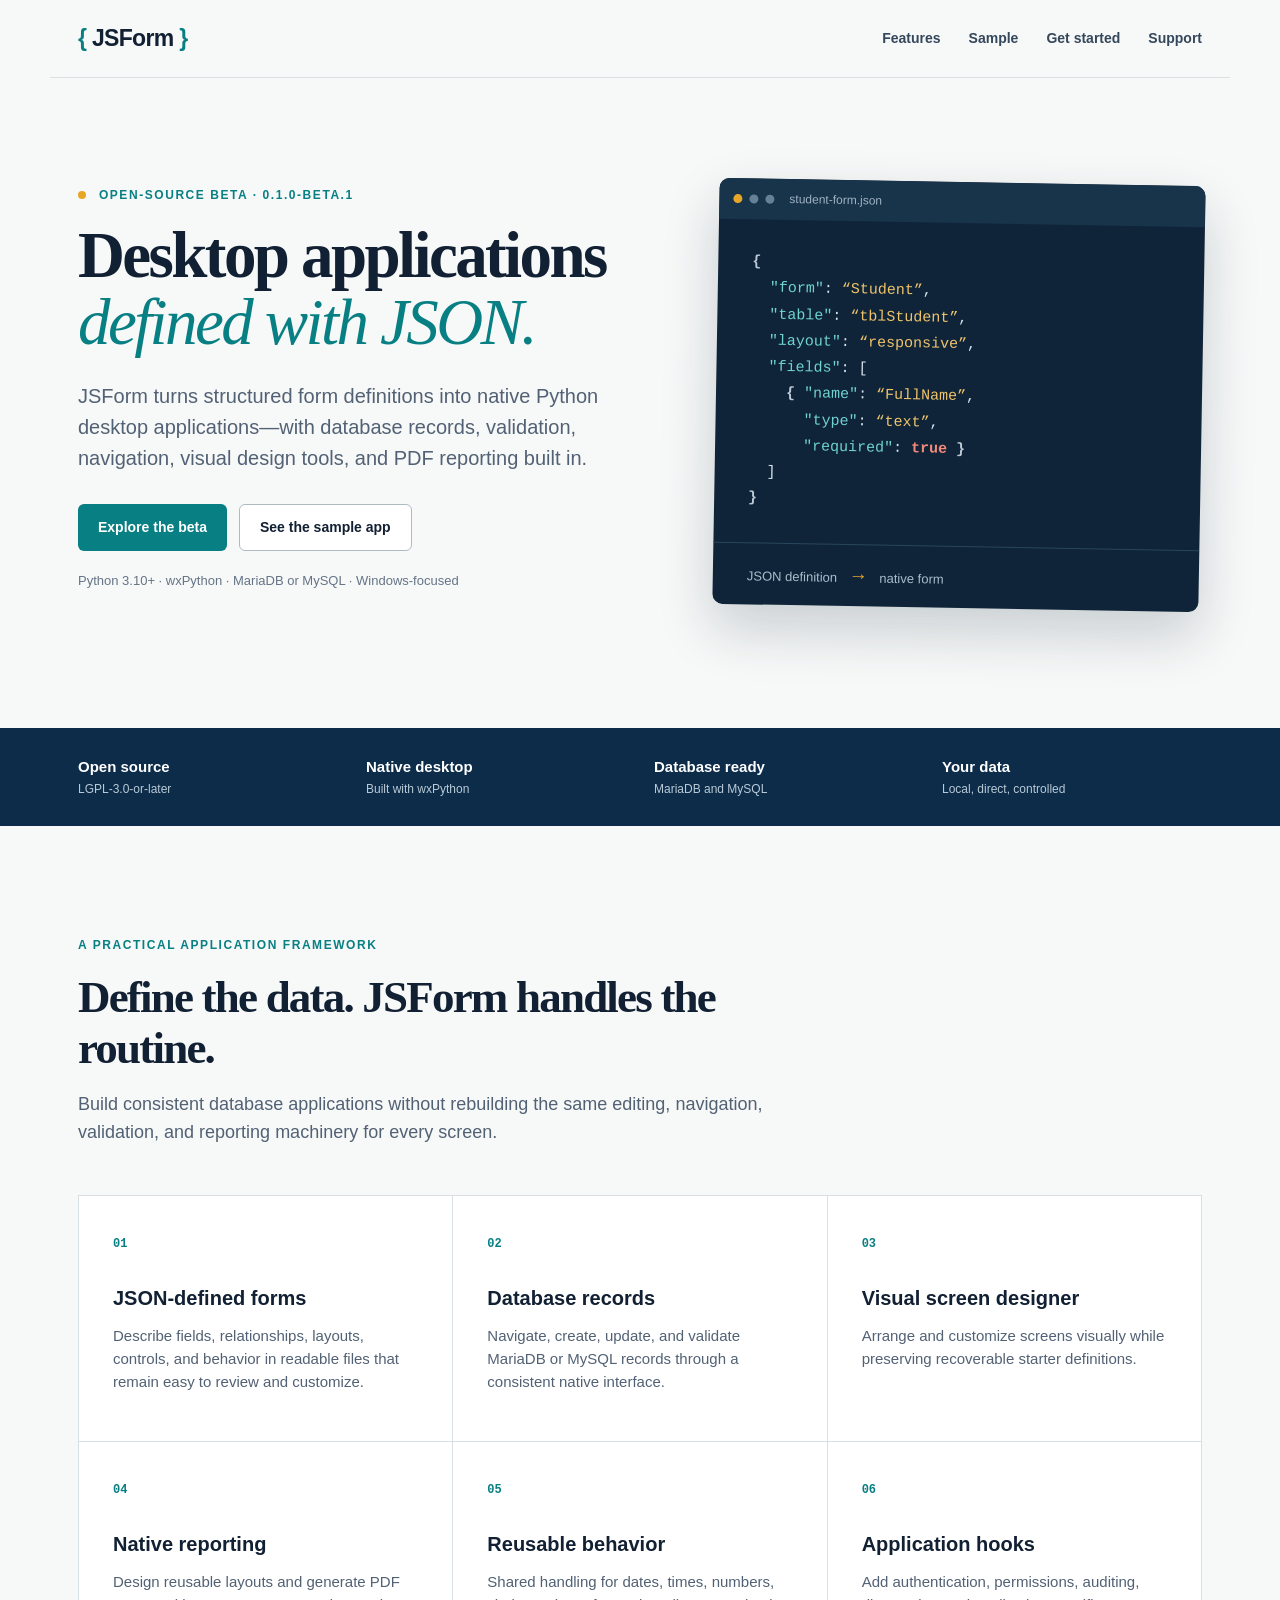
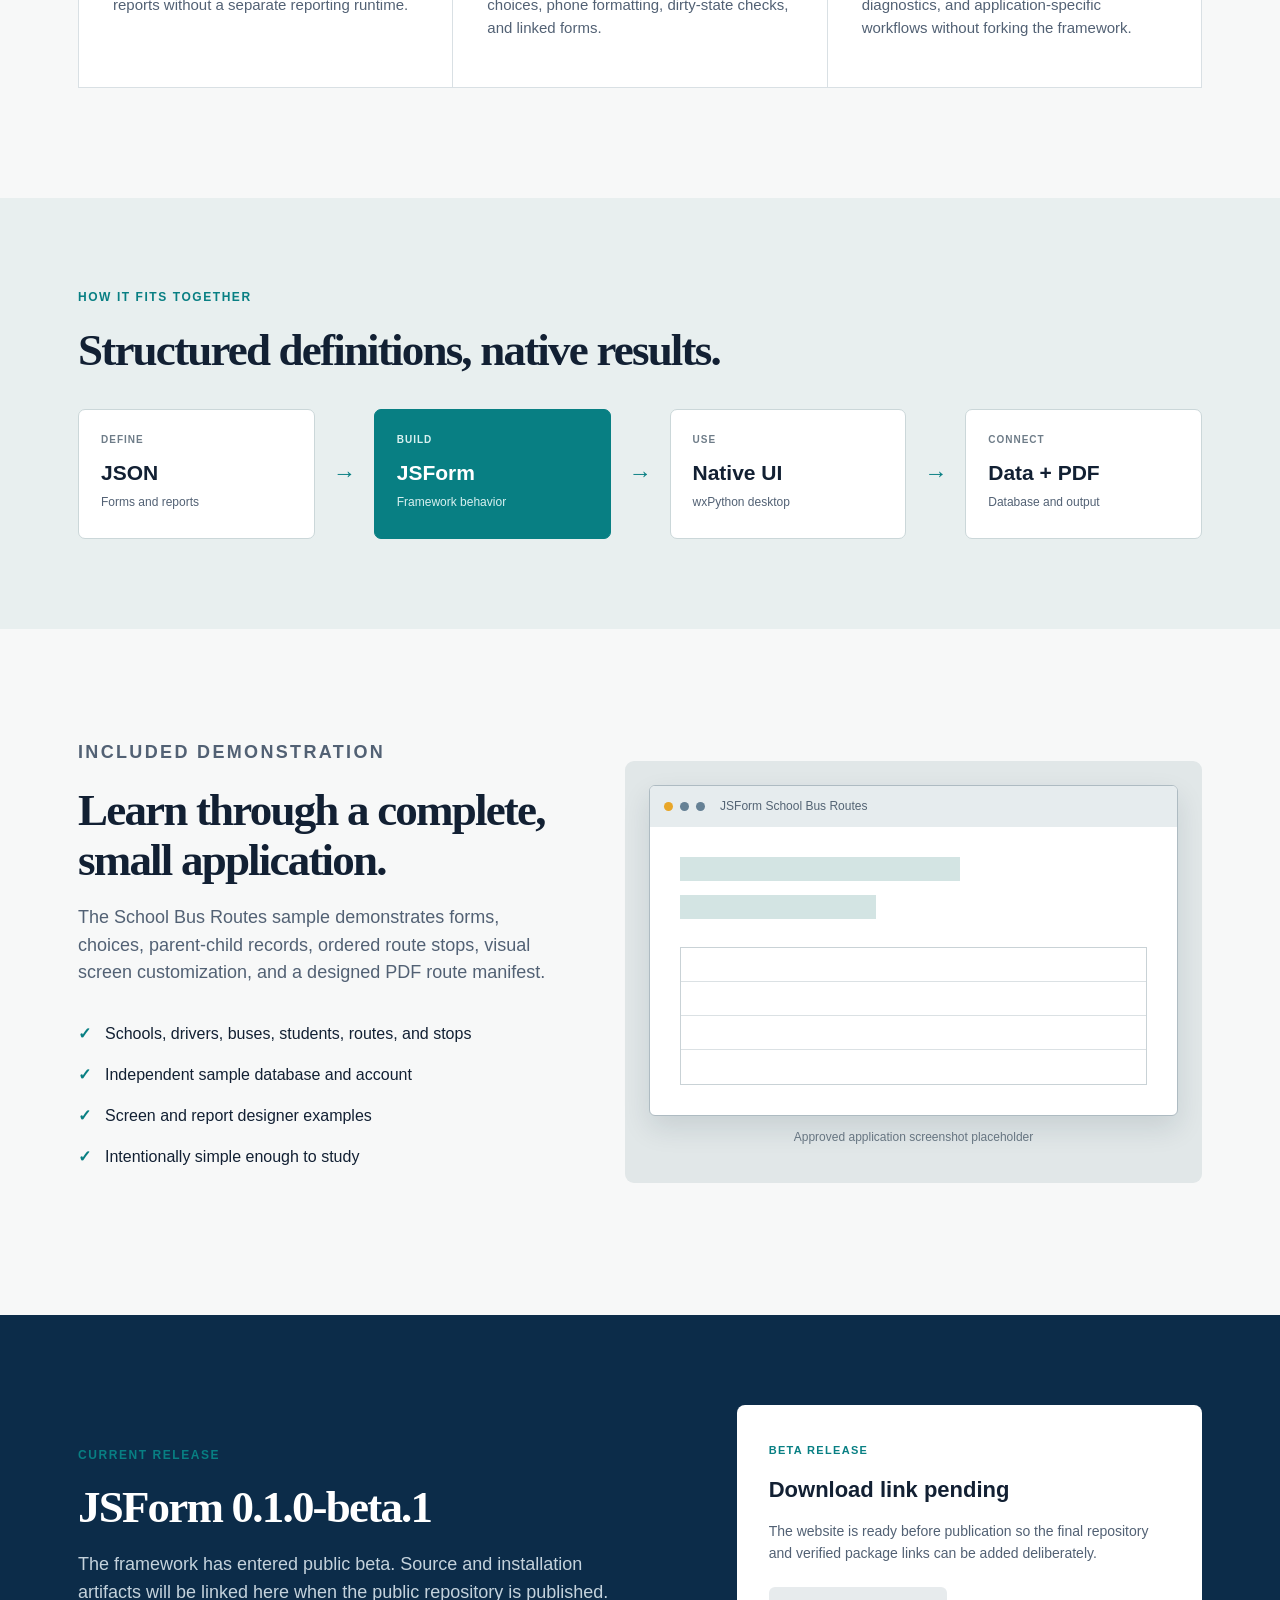
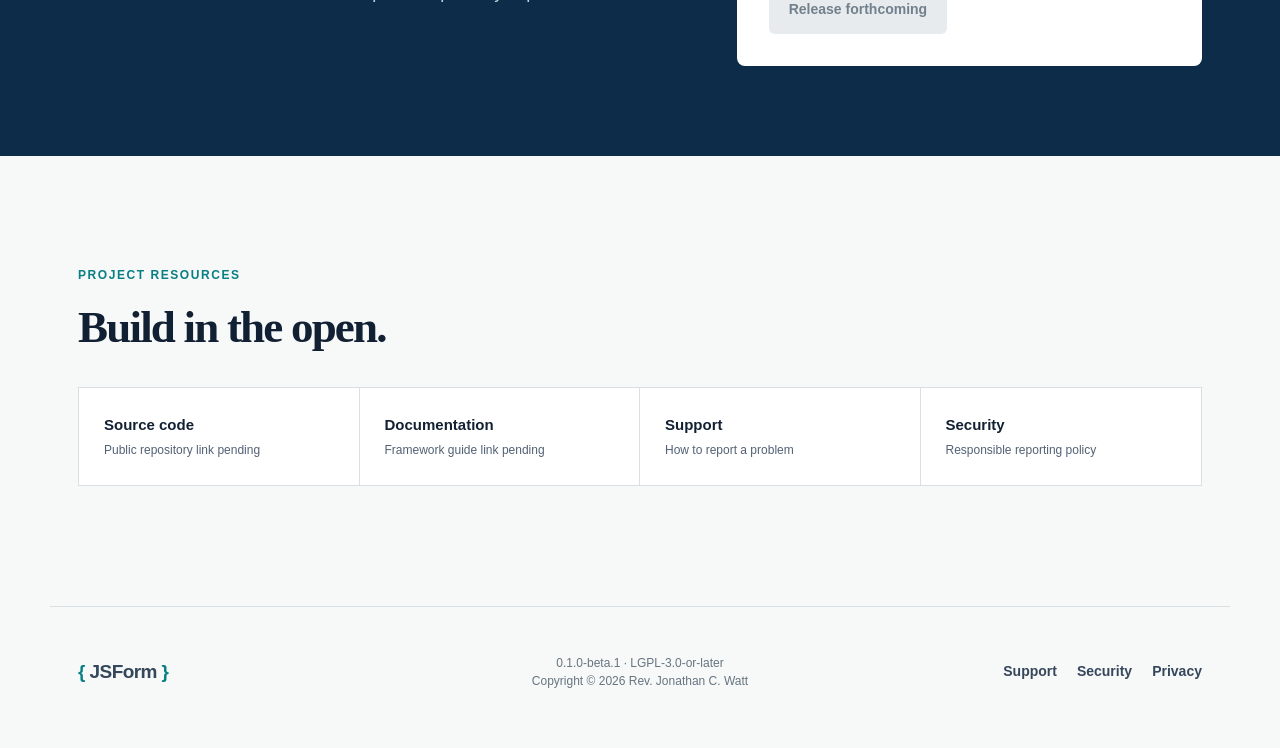
==== index.html @ 71f1902c "Create JSForm public website" ====
<!doctype html>
<html lang="en">
<head>
  <meta charset="utf-8">
  <meta name="viewport" content="width=device-width, initial-scale=1">
  <meta name="description" content="JSForm is an open-source Python framework for building native database desktop applications from JSON definitions.">
  <meta property="og:title" content="JSForm — Desktop applications defined with JSON">
  <meta property="og:description" content="An open-source Python framework for native database desktop applications.">
  <meta property="og:type" content="website">
  <meta property="og:image" content="assets/social-preview.png">
  <meta name="twitter:card" content="summary_large_image">
  <title>JSForm — Desktop applications defined with JSON</title>
  <link rel="stylesheet" href="styles.css">
</head>
<body>
  <header class="site-header">
    <a class="brand" href="#top" aria-label="JSForm home"><span>{</span> JSForm <span>}</span></a>
    <nav aria-label="Main navigation">
      <a href="#features">Features</a>
      <a href="#sample">Sample</a>
      <a href="#getting-started">Get started</a>
      <a href="support.html">Support</a>
    </nav>
  </header>

  <main id="top">
    <section class="hero section-shell">
      <div class="hero-copy">
        <p class="eyebrow"><span class="status-dot"></span> Open-source beta · 0.1.0-beta.1</p>
        <h1>Desktop applications<br><em>defined with JSON.</em></h1>
        <p class="lede">JSForm turns structured form definitions into native Python desktop applications—with database records, validation, navigation, visual design tools, and PDF reporting built in.</p>
        <div class="hero-actions">
          <a class="button primary" href="#getting-started">Explore the beta</a>
          <a class="button secondary" href="#sample">See the sample app</a>
        </div>
        <p class="requirement">Python 3.10+ · wxPython · MariaDB or MySQL · Windows-focused</p>
      </div>
      <div class="definition-card" aria-label="Example JSForm definition">
        <div class="window-bar"><i></i><i></i><i></i><span>student-form.json</span></div>
        <pre><code><b>{</b>
  <span>"form"</span>: <q>Student</q>,
  <span>"table"</span>: <q>tblStudent</q>,
  <span>"layout"</span>: <q>responsive</q>,
  <span>"fields"</span>: [
    <b>{</b> <span>"name"</span>: <q>FullName</q>,
      <span>"type"</span>: <q>text</q>,
      <span>"required"</span>: <strong>true</strong> <b>}</b>
  ]
<b>}</b></code></pre>
        <div class="render-arrow">JSON definition <span>→</span> native form</div>
      </div>
    </section>

    <section class="trust-strip" aria-label="JSForm attributes">
      <div><strong>Open source</strong><span>LGPL-3.0-or-later</span></div>
      <div><strong>Native desktop</strong><span>Built with wxPython</span></div>
      <div><strong>Database ready</strong><span>MariaDB and MySQL</span></div>
      <div><strong>Your data</strong><span>Local, direct, controlled</span></div>
    </section>

    <section class="content-section section-shell" id="features">
      <div class="section-heading">
        <p class="eyebrow">A practical application framework</p>
        <h2>Define the data. JSForm handles the routine.</h2>
        <p>Build consistent database applications without rebuilding the same editing, navigation, validation, and reporting machinery for every screen.</p>
      </div>
      <div class="feature-grid">
        <article><span class="feature-number">01</span><h3>JSON-defined forms</h3><p>Describe fields, relationships, layouts, controls, and behavior in readable files that remain easy to review and customize.</p></article>
        <article><span class="feature-number">02</span><h3>Database records</h3><p>Navigate, create, update, and validate MariaDB or MySQL records through a consistent native interface.</p></article>
        <article><span class="feature-number">03</span><h3>Visual screen designer</h3><p>Arrange and customize screens visually while preserving recoverable starter definitions.</p></article>
        <article><span class="feature-number">04</span><h3>Native reporting</h3><p>Design reusable layouts and generate PDF reports without a separate reporting runtime.</p></article>
        <article><span class="feature-number">05</span><h3>Reusable behavior</h3><p>Shared handling for dates, times, numbers, choices, phone formatting, dirty-state checks, and linked forms.</p></article>
        <article><span class="feature-number">06</span><h3>Application hooks</h3><p>Add authentication, permissions, auditing, diagnostics, and application-specific workflows without forking the framework.</p></article>
      </div>
    </section>

    <section class="flow-section">
      <div class="section-shell">
        <div class="section-heading compact">
          <p class="eyebrow">How it fits together</p>
          <h2>Structured definitions, native results.</h2>
        </div>
        <div class="flow" aria-label="JSON definitions flow through JSForm into a native user interface connected to a database and reports">
          <div><small>Define</small><strong>JSON</strong><span>Forms and reports</span></div>
          <b>→</b>
          <div class="accent"><small>Build</small><strong>JSForm</strong><span>Framework behavior</span></div>
          <b>→</b>
          <div><small>Use</small><strong>Native UI</strong><span>wxPython desktop</span></div>
          <b>→</b>
          <div><small>Connect</small><strong>Data + PDF</strong><span>Database and output</span></div>
        </div>
      </div>
    </section>

    <section class="content-section section-shell sample-section" id="sample">
      <div class="sample-copy">
        <p class="eyebrow">Included demonstration</p>
        <h2>Learn through a complete, small application.</h2>
        <p>The School Bus Routes sample demonstrates forms, choices, parent-child records, ordered route stops, visual screen customization, and a designed PDF route manifest.</p>
        <ul class="check-list">
          <li>Schools, drivers, buses, students, routes, and stops</li>
          <li>Independent sample database and account</li>
          <li>Screen and report designer examples</li>
          <li>Intentionally simple enough to study</li>
        </ul>
      </div>
      <div class="screenshot-placeholder" role="img" aria-label="Placeholder for a JSForm School Bus Routes sample screenshot">
        <div class="placeholder-window">
          <div class="window-bar"><i></i><i></i><i></i><span>JSForm School Bus Routes</span></div>
          <div class="placeholder-body">
            <div class="mini-nav"></div><div class="mini-nav short"></div>
            <div class="mini-grid"><span></span><span></span><span></span><span></span></div>
          </div>
        </div>
        <p>Approved application screenshot placeholder</p>
      </div>
    </section>

    <section class="beta-section" id="getting-started">
      <div class="section-shell beta-inner">
        <div>
          <p class="eyebrow">Current release</p>
          <h2>JSForm 0.1.0-beta.1</h2>
          <p>The framework has entered public beta. Source and installation artifacts will be linked here when the public repository is published.</p>
        </div>
        <div class="release-card">
          <span class="release-label">Beta release</span>
          <strong>Download link pending</strong>
          <p>The website is ready before publication so the final repository and verified package links can be added deliberately.</p>
          <span class="button disabled" aria-disabled="true">Release forthcoming</span>
        </div>
      </div>
    </section>

    <section class="content-section section-shell resources">
      <div class="section-heading compact"><p class="eyebrow">Project resources</p><h2>Build in the open.</h2></div>
      <div class="resource-grid">
        <div><strong>Source code</strong><span>Public repository link pending</span></div>
        <div><strong>Documentation</strong><span>Framework guide link pending</span></div>
        <a href="support.html"><strong>Support</strong><span>How to report a problem</span></a>
        <a href="security.html"><strong>Security</strong><span>Responsible reporting policy</span></a>
      </div>
    </section>
  </main>

  <footer>
    <a class="brand small" href="#top"><span>{</span> JSForm <span>}</span></a>
    <p>0.1.0-beta.1 · LGPL-3.0-or-later<br>Copyright © 2026 Rev. Jonathan C. Watt</p>
    <div><a href="support.html">Support</a><a href="security.html">Security</a><a href="privacy.html">Privacy</a></div>
  </footer>
</body>
</html>
---- styles.css ----
:root{--ink:#122033;--muted:#526174;--paper:#f7f8f8;--white:#fff;--navy:#0c2c49;--teal:#087f83;--teal-dark:#07666a;--amber:#e8a629;--line:#d9e0e4;--soft:#eaf3f2;--code:#0f2438;--max:1180px}*{box-sizing:border-box}html{scroll-behavior:smooth}body{margin:0;color:var(--ink);background:var(--paper);font-family:Inter,"Segoe UI",Arial,sans-serif;line-height:1.55}a{color:inherit}.site-header{height:78px;display:flex;align-items:center;justify-content:space-between;max-width:var(--max);margin:auto;padding:0 28px;border-bottom:1px solid var(--line)}.brand{font-size:23px;font-weight:800;text-decoration:none;letter-spacing:-.03em}.brand span{color:var(--teal)}nav{display:flex;gap:28px}nav a,footer a{text-decoration:none;font-size:14px;font-weight:650;color:#35475b}nav a:hover,nav a:focus,footer a:hover,footer a:focus{color:var(--teal)}.section-shell{max-width:var(--max);margin:0 auto;padding-left:28px;padding-right:28px}.hero{min-height:650px;display:grid;grid-template-columns:1.08fr .92fr;gap:68px;align-items:center;padding-top:72px;padding-bottom:88px}.eyebrow{text-transform:uppercase;letter-spacing:.13em;font-size:12px;font-weight:800;color:var(--teal);margin:0 0 18px}.status-dot{display:inline-block;width:8px;height:8px;background:var(--amber);border-radius:50%;margin-right:8px}.hero h1,.section-heading h2,.sample-copy h2,.beta-inner h2{font-family:Georgia,"Times New Roman",serif;letter-spacing:-.04em}.hero h1{font-size:65px;line-height:1.03;margin:0 0 25px;font-weight:700}.hero h1 em{font-weight:400;color:var(--teal);font-style:italic}.lede{font-size:20px;max-width:650px;color:var(--muted);margin-bottom:30px}.hero-actions{display:flex;gap:12px;flex-wrap:wrap}.button{display:inline-flex;min-height:47px;align-items:center;justify-content:center;padding:0 20px;border-radius:6px;text-decoration:none;font-weight:750;font-size:14px}.button.primary{background:var(--teal);color:white}.button.primary:hover,.button.primary:focus{background:var(--teal-dark)}.button.secondary{border:1px solid #afbbc3;background:white}.requirement{margin-top:20px;font-size:13px;color:#657486}.definition-card{background:var(--code);border-radius:10px;color:#d6e2ec;box-shadow:0 24px 55px rgba(16,38,57,.2);overflow:hidden;transform:rotate(1deg)}.window-bar{height:41px;background:#18344b;display:flex;align-items:center;gap:7px;padding:0 14px;color:#9fb2c2;font-size:12px}.window-bar i{width:9px;height:9px;background:#668195;border-radius:50%}.window-bar i:first-child{background:#e8a629}.window-bar span{margin-left:8px}.definition-card pre{margin:0;padding:30px 34px;font:15px/1.75 Consolas,"Courier New",monospace;overflow:auto}.definition-card code span{color:#6fd3d2}.definition-card code q{color:#f0c46b}.definition-card code strong{color:#f28979}.definition-card code b{color:#bac9d5}.render-arrow{border-top:1px solid #29455c;padding:16px 34px;font-size:13px;color:#a9bdcb}.render-arrow span{color:var(--amber);font-size:19px;padding:0 8px}.trust-strip{background:var(--navy);color:white;display:grid;grid-template-columns:repeat(4,1fr);padding:27px max(calc((100vw - var(--max))/2 + 28px),28px);gap:28px}.trust-strip div{display:flex;flex-direction:column}.trust-strip strong{font-size:15px}.trust-strip span{font-size:12px;color:#b9cad7;margin-top:2px}.content-section{padding-top:110px;padding-bottom:110px}.section-heading{max-width:720px;margin-bottom:48px}.section-heading.compact{margin-bottom:34px}.section-heading h2,.sample-copy h2,.beta-inner h2{font-size:45px;line-height:1.12;margin:0 0 18px}.section-heading>p:last-child,.sample-copy>p,.beta-inner>div>p:last-child{font-size:18px;color:var(--muted)}.feature-grid{display:grid;grid-template-columns:repeat(3,1fr);gap:1px;background:var(--line);border:1px solid var(--line)}.feature-grid article{background:white;padding:34px;min-height:245px}.feature-number{font:700 12px Consolas,monospace;color:var(--teal)}.feature-grid h3{font-size:20px;margin:28px 0 10px}.feature-grid p{color:var(--muted);font-size:15px;margin:0}.flow-section{background:#e8efef;padding:90px 0}.flow{display:grid;grid-template-columns:1fr auto 1fr auto 1fr auto 1fr;gap:18px;align-items:center}.flow>div{background:white;border:1px solid #cbd7d9;padding:22px;border-radius:7px;display:flex;flex-direction:column;min-height:130px}.flow>div.accent{background:var(--teal);color:white;border-color:var(--teal)}.flow small{text-transform:uppercase;letter-spacing:.1em;font-weight:800;font-size:10px;color:#6e7c88}.flow .accent small,.flow .accent span{color:#d9f1f0}.flow strong{font-size:21px;margin:10px 0 3px}.flow span{font-size:12px;color:var(--muted)}.flow>b{color:var(--teal);font-size:23px}.sample-section{display:grid;grid-template-columns:.9fr 1.1fr;gap:75px;align-items:center}.check-list{padding:0;list-style:none;margin:27px 0}.check-list li{padding:8px 0 8px 27px;position:relative}.check-list li:before{content:"✓";position:absolute;left:0;color:var(--teal);font-weight:900}.screenshot-placeholder{background:#e1e7e8;padding:24px;border-radius:9px;text-align:center;color:#667581;font-size:12px}.placeholder-window{background:white;border:1px solid #aebbc2;border-radius:6px;overflow:hidden;text-align:left;box-shadow:0 12px 28px rgba(20,40,55,.12)}.placeholder-window .window-bar{background:#e6ecee;color:#546474}.placeholder-body{padding:30px;min-height:270px}.mini-nav{height:24px;width:60%;background:#d3e4e3;margin-bottom:14px}.mini-nav.short{width:42%}.mini-grid{border:1px solid #c9d2d6;margin-top:28px}.mini-grid span{display:block;height:34px;border-bottom:1px solid #dbe1e4}.mini-grid span:last-child{border:0}.beta-section{background:var(--navy);color:white;padding:90px 0}.beta-inner{display:grid;grid-template-columns:1.1fr .9fr;gap:90px;align-items:center}.beta-inner>div>p:last-child{color:#c4d2dc}.release-card{background:white;color:var(--ink);padding:32px;border-radius:8px}.release-label{font-size:11px;text-transform:uppercase;letter-spacing:.12em;color:var(--teal);font-weight:800}.release-card strong{display:block;font-size:22px;margin:12px 0}.release-card p{color:var(--muted);font-size:14px}.button.disabled{margin-top:8px;background:#e7ebed;color:#71808c}.resources{padding-bottom:120px}.resource-grid{display:grid;grid-template-columns:repeat(4,1fr);border:1px solid var(--line)}.resource-grid>*{padding:25px;border-right:1px solid var(--line);background:white;display:flex;flex-direction:column;text-decoration:none}.resource-grid>*:last-child{border:0}.resource-grid a:hover,.resource-grid a:focus{background:var(--soft)}.resource-grid strong{font-size:15px}.resource-grid span{font-size:12px;color:var(--muted);margin-top:5px}footer{max-width:var(--max);margin:auto;padding:35px 28px 45px;border-top:1px solid var(--line);display:grid;grid-template-columns:1fr 1fr 1fr;align-items:center}footer .small{font-size:19px}footer p{text-align:center;font-size:12px;color:#667581}footer div{display:flex;justify-content:flex-end;gap:20px}.plain-page{max-width:820px;margin:0 auto;padding:80px 28px 120px}.plain-page h1{font:700 48px/1.1 Georgia,serif;letter-spacing:-.03em}.plain-page h2{margin-top:42px}.plain-page p,.plain-page li{color:var(--muted)}.notice{border-left:4px solid var(--amber);background:white;padding:18px 22px;margin:28px 0}.back-link{font-weight:700;color:var(--teal)}
@media(max-width:900px){.hero{grid-template-columns:1fr;gap:45px}.hero h1{font-size:54px}.trust-strip{grid-template-columns:repeat(2,1fr)}.feature-grid{grid-template-columns:repeat(2,1fr)}.flow{grid-template-columns:1fr}.flow>b{transform:rotate(90deg);text-align:center}.sample-section,.beta-inner{grid-template-columns:1fr}.resource-grid{grid-template-columns:repeat(2,1fr)}.resource-grid>*:nth-child(2){border-right:0}.resource-grid>*{border-bottom:1px solid var(--line)}}
@media(max-width:620px){.site-header{height:auto;padding-top:18px;padding-bottom:18px;align-items:flex-start}.site-header nav{display:grid;grid-template-columns:1fr 1fr;gap:7px 18px}.hero{padding-top:55px;min-height:auto}.hero h1{font-size:43px}.lede{font-size:17px}.definition-card{transform:none}.definition-card pre{padding:22px;font-size:13px}.trust-strip,.feature-grid,.resource-grid{grid-template-columns:1fr}.trust-strip{gap:20px}.resource-grid>*{border-right:0}.section-heading h2,.sample-copy h2,.beta-inner h2{font-size:36px}.content-section{padding-top:78px;padding-bottom:78px}footer{grid-template-columns:1fr;gap:12px;text-align:center}footer div{justify-content:center}}
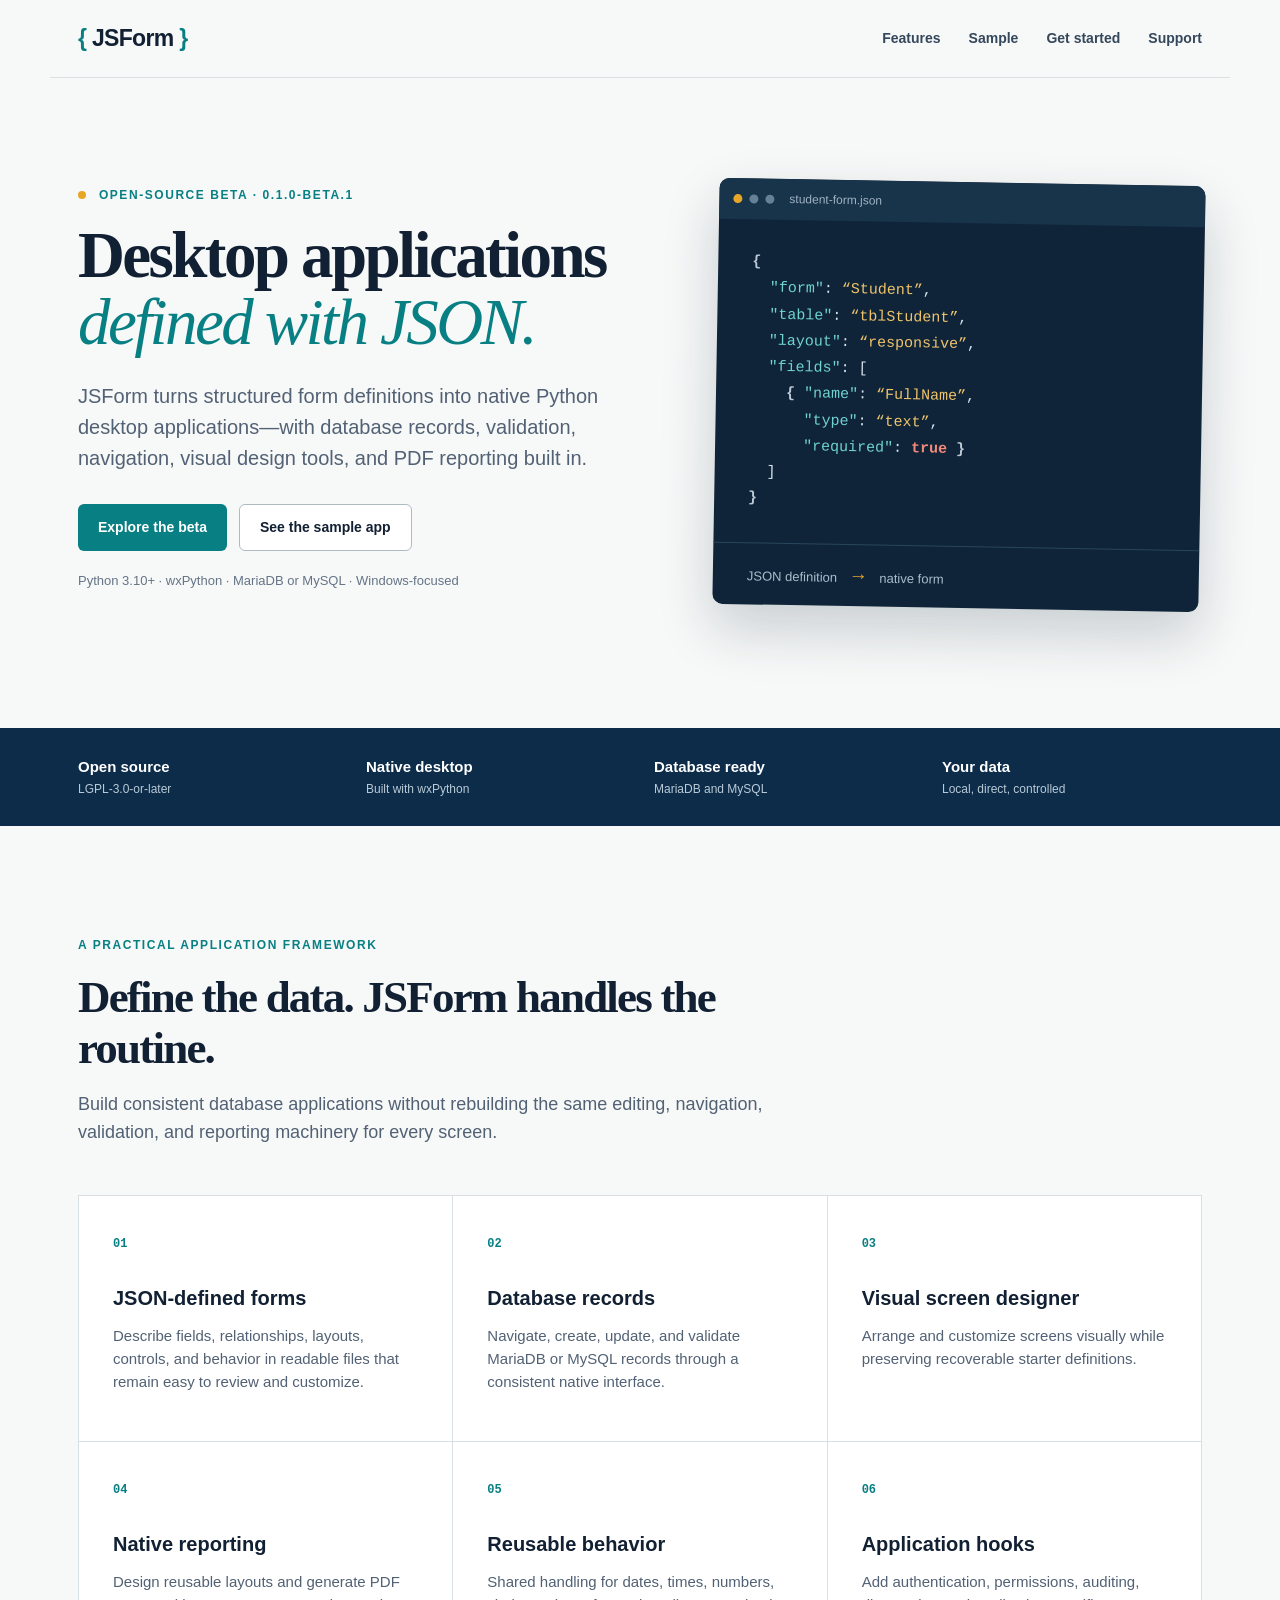
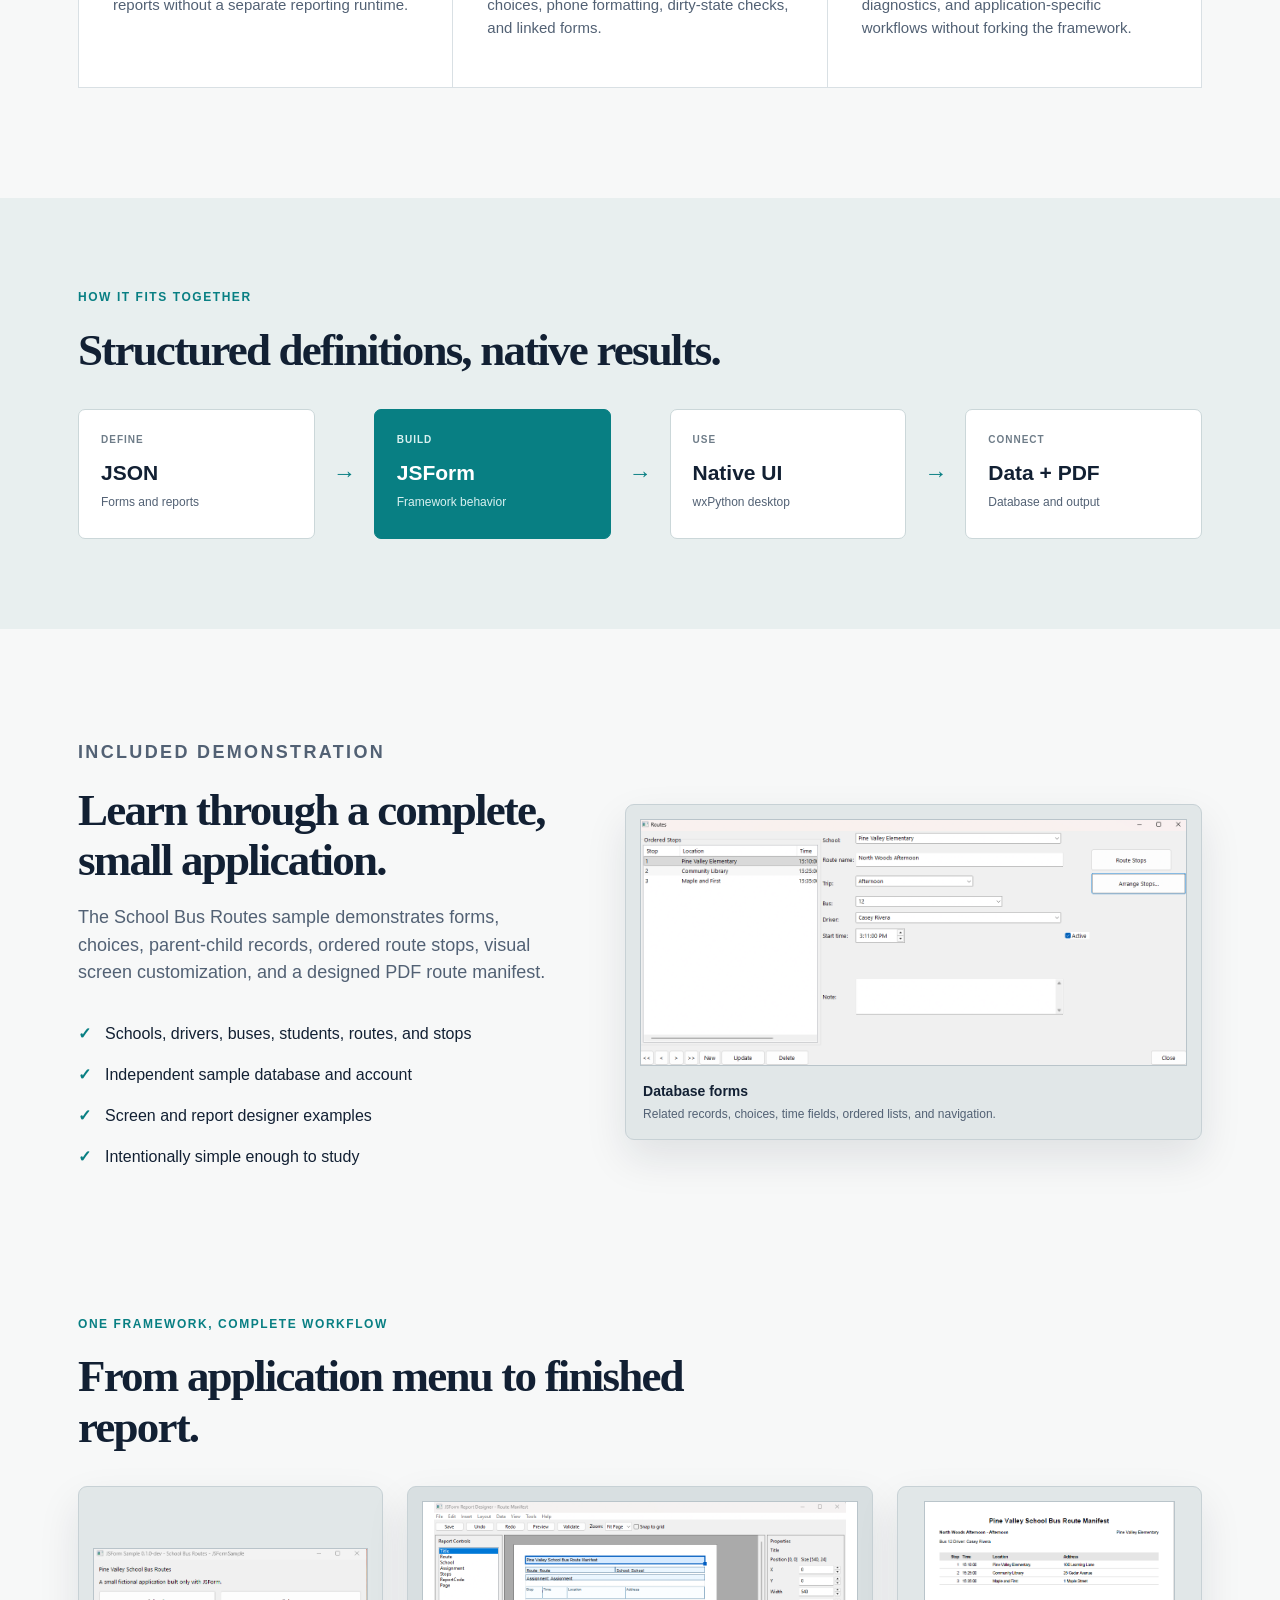
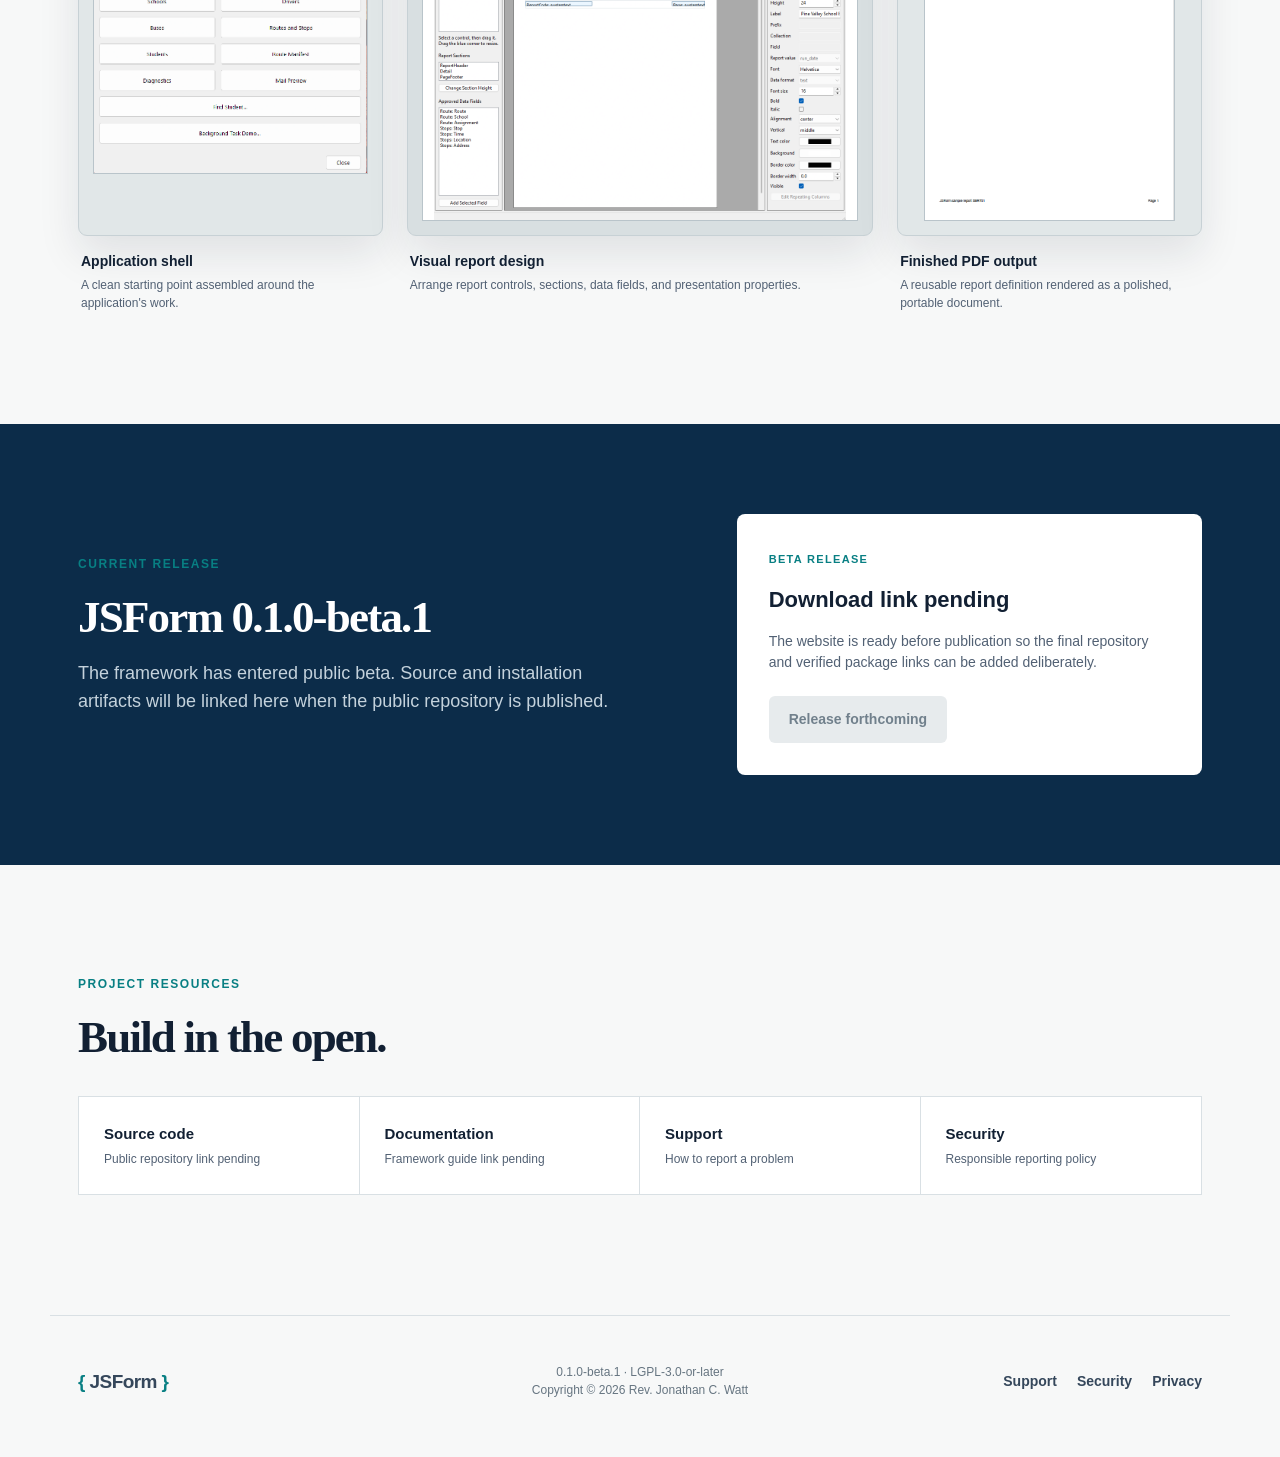
==== commit 90c017fa: "Add JSForm sample screenshots" ====
--- a/index.html
+++ b/index.html
@@ -104,15 +104,30 @@
           <li>Intentionally simple enough to study</li>
         </ul>
       </div>
-      <div class="screenshot-placeholder" role="img" aria-label="Placeholder for a JSForm School Bus Routes sample screenshot">
-        <div class="placeholder-window">
-          <div class="window-bar"><i></i><i></i><i></i><span>JSForm School Bus Routes</span></div>
-          <div class="placeholder-body">
-            <div class="mini-nav"></div><div class="mini-nav short"></div>
-            <div class="mini-grid"><span></span><span></span><span></span><span></span></div>
-          </div>
-        </div>
-        <p>Approved application screenshot placeholder</p>
+      <figure class="sample-feature">
+        <img src="assets/sample-routes.png" alt="JSForm Routes screen showing an ordered list of school bus stops and a data-entry form" loading="lazy">
+        <figcaption><strong>Database forms</strong><span>Related records, choices, time fields, ordered lists, and navigation.</span></figcaption>
+      </figure>
+    </section>
+
+    <section class="showcase section-shell" aria-labelledby="showcase-title">
+      <div class="section-heading compact">
+        <p class="eyebrow">One framework, complete workflow</p>
+        <h2 id="showcase-title">From application menu to finished report.</h2>
+      </div>
+      <div class="showcase-grid">
+        <figure>
+          <div class="shot-frame compact-shot"><img src="assets/sample-main.png" alt="JSForm School Bus Routes sample main menu" loading="lazy"></div>
+          <figcaption><strong>Application shell</strong><span>A clean starting point assembled around the application's work.</span></figcaption>
+        </figure>
+        <figure class="wide-shot">
+          <div class="shot-frame"><img src="assets/sample-report-designer.png" alt="JSForm visual Report Designer displaying a Route Manifest layout" loading="lazy"></div>
+          <figcaption><strong>Visual report design</strong><span>Arrange report controls, sections, data fields, and presentation properties.</span></figcaption>
+        </figure>
+        <figure>
+          <div class="shot-frame paper-shot"><img src="assets/sample-route-manifest.png" alt="Finished Pine Valley School Bus Route Manifest PDF" loading="lazy"></div>
+          <figcaption><strong>Finished PDF output</strong><span>A reusable report definition rendered as a polished, portable document.</span></figcaption>
+        </figure>
       </div>
     </section>
 
--- a/styles.css
+++ b/styles.css
@@ -1,3 +1,7 @@
 :root{--ink:#122033;--muted:#526174;--paper:#f7f8f8;--white:#fff;--navy:#0c2c49;--teal:#087f83;--teal-dark:#07666a;--amber:#e8a629;--line:#d9e0e4;--soft:#eaf3f2;--code:#0f2438;--max:1180px}*{box-sizing:border-box}html{scroll-behavior:smooth}body{margin:0;color:var(--ink);background:var(--paper);font-family:Inter,"Segoe UI",Arial,sans-serif;line-height:1.55}a{color:inherit}.site-header{height:78px;display:flex;align-items:center;justify-content:space-between;max-width:var(--max);margin:auto;padding:0 28px;border-bottom:1px solid var(--line)}.brand{font-size:23px;font-weight:800;text-decoration:none;letter-spacing:-.03em}.brand span{color:var(--teal)}nav{display:flex;gap:28px}nav a,footer a{text-decoration:none;font-size:14px;font-weight:650;color:#35475b}nav a:hover,nav a:focus,footer a:hover,footer a:focus{color:var(--teal)}.section-shell{max-width:var(--max);margin:0 auto;padding-left:28px;padding-right:28px}.hero{min-height:650px;display:grid;grid-template-columns:1.08fr .92fr;gap:68px;align-items:center;padding-top:72px;padding-bottom:88px}.eyebrow{text-transform:uppercase;letter-spacing:.13em;font-size:12px;font-weight:800;color:var(--teal);margin:0 0 18px}.status-dot{display:inline-block;width:8px;height:8px;background:var(--amber);border-radius:50%;margin-right:8px}.hero h1,.section-heading h2,.sample-copy h2,.beta-inner h2{font-family:Georgia,"Times New Roman",serif;letter-spacing:-.04em}.hero h1{font-size:65px;line-height:1.03;margin:0 0 25px;font-weight:700}.hero h1 em{font-weight:400;color:var(--teal);font-style:italic}.lede{font-size:20px;max-width:650px;color:var(--muted);margin-bottom:30px}.hero-actions{display:flex;gap:12px;flex-wrap:wrap}.button{display:inline-flex;min-height:47px;align-items:center;justify-content:center;padding:0 20px;border-radius:6px;text-decoration:none;font-weight:750;font-size:14px}.button.primary{background:var(--teal);color:white}.button.primary:hover,.button.primary:focus{background:var(--teal-dark)}.button.secondary{border:1px solid #afbbc3;background:white}.requirement{margin-top:20px;font-size:13px;color:#657486}.definition-card{background:var(--code);border-radius:10px;color:#d6e2ec;box-shadow:0 24px 55px rgba(16,38,57,.2);overflow:hidden;transform:rotate(1deg)}.window-bar{height:41px;background:#18344b;display:flex;align-items:center;gap:7px;padding:0 14px;color:#9fb2c2;font-size:12px}.window-bar i{width:9px;height:9px;background:#668195;border-radius:50%}.window-bar i:first-child{background:#e8a629}.window-bar span{margin-left:8px}.definition-card pre{margin:0;padding:30px 34px;font:15px/1.75 Consolas,"Courier New",monospace;overflow:auto}.definition-card code span{color:#6fd3d2}.definition-card code q{color:#f0c46b}.definition-card code strong{color:#f28979}.definition-card code b{color:#bac9d5}.render-arrow{border-top:1px solid #29455c;padding:16px 34px;font-size:13px;color:#a9bdcb}.render-arrow span{color:var(--amber);font-size:19px;padding:0 8px}.trust-strip{background:var(--navy);color:white;display:grid;grid-template-columns:repeat(4,1fr);padding:27px max(calc((100vw - var(--max))/2 + 28px),28px);gap:28px}.trust-strip div{display:flex;flex-direction:column}.trust-strip strong{font-size:15px}.trust-strip span{font-size:12px;color:#b9cad7;margin-top:2px}.content-section{padding-top:110px;padding-bottom:110px}.section-heading{max-width:720px;margin-bottom:48px}.section-heading.compact{margin-bottom:34px}.section-heading h2,.sample-copy h2,.beta-inner h2{font-size:45px;line-height:1.12;margin:0 0 18px}.section-heading>p:last-child,.sample-copy>p,.beta-inner>div>p:last-child{font-size:18px;color:var(--muted)}.feature-grid{display:grid;grid-template-columns:repeat(3,1fr);gap:1px;background:var(--line);border:1px solid var(--line)}.feature-grid article{background:white;padding:34px;min-height:245px}.feature-number{font:700 12px Consolas,monospace;color:var(--teal)}.feature-grid h3{font-size:20px;margin:28px 0 10px}.feature-grid p{color:var(--muted);font-size:15px;margin:0}.flow-section{background:#e8efef;padding:90px 0}.flow{display:grid;grid-template-columns:1fr auto 1fr auto 1fr auto 1fr;gap:18px;align-items:center}.flow>div{background:white;border:1px solid #cbd7d9;padding:22px;border-radius:7px;display:flex;flex-direction:column;min-height:130px}.flow>div.accent{background:var(--teal);color:white;border-color:var(--teal)}.flow small{text-transform:uppercase;letter-spacing:.1em;font-weight:800;font-size:10px;color:#6e7c88}.flow .accent small,.flow .accent span{color:#d9f1f0}.flow strong{font-size:21px;margin:10px 0 3px}.flow span{font-size:12px;color:var(--muted)}.flow>b{color:var(--teal);font-size:23px}.sample-section{display:grid;grid-template-columns:.9fr 1.1fr;gap:75px;align-items:center}.check-list{padding:0;list-style:none;margin:27px 0}.check-list li{padding:8px 0 8px 27px;position:relative}.check-list li:before{content:"✓";position:absolute;left:0;color:var(--teal);font-weight:900}.screenshot-placeholder{background:#e1e7e8;padding:24px;border-radius:9px;text-align:center;color:#667581;font-size:12px}.placeholder-window{background:white;border:1px solid #aebbc2;border-radius:6px;overflow:hidden;text-align:left;box-shadow:0 12px 28px rgba(20,40,55,.12)}.placeholder-window .window-bar{background:#e6ecee;color:#546474}.placeholder-body{padding:30px;min-height:270px}.mini-nav{height:24px;width:60%;background:#d3e4e3;margin-bottom:14px}.mini-nav.short{width:42%}.mini-grid{border:1px solid #c9d2d6;margin-top:28px}.mini-grid span{display:block;height:34px;border-bottom:1px solid #dbe1e4}.mini-grid span:last-child{border:0}.beta-section{background:var(--navy);color:white;padding:90px 0}.beta-inner{display:grid;grid-template-columns:1.1fr .9fr;gap:90px;align-items:center}.beta-inner>div>p:last-child{color:#c4d2dc}.release-card{background:white;color:var(--ink);padding:32px;border-radius:8px}.release-label{font-size:11px;text-transform:uppercase;letter-spacing:.12em;color:var(--teal);font-weight:800}.release-card strong{display:block;font-size:22px;margin:12px 0}.release-card p{color:var(--muted);font-size:14px}.button.disabled{margin-top:8px;background:#e7ebed;color:#71808c}.resources{padding-bottom:120px}.resource-grid{display:grid;grid-template-columns:repeat(4,1fr);border:1px solid var(--line)}.resource-grid>*{padding:25px;border-right:1px solid var(--line);background:white;display:flex;flex-direction:column;text-decoration:none}.resource-grid>*:last-child{border:0}.resource-grid a:hover,.resource-grid a:focus{background:var(--soft)}.resource-grid strong{font-size:15px}.resource-grid span{font-size:12px;color:var(--muted);margin-top:5px}footer{max-width:var(--max);margin:auto;padding:35px 28px 45px;border-top:1px solid var(--line);display:grid;grid-template-columns:1fr 1fr 1fr;align-items:center}footer .small{font-size:19px}footer p{text-align:center;font-size:12px;color:#667581}footer div{display:flex;justify-content:flex-end;gap:20px}.plain-page{max-width:820px;margin:0 auto;padding:80px 28px 120px}.plain-page h1{font:700 48px/1.1 Georgia,serif;letter-spacing:-.03em}.plain-page h2{margin-top:42px}.plain-page p,.plain-page li{color:var(--muted)}.notice{border-left:4px solid var(--amber);background:white;padding:18px 22px;margin:28px 0}.back-link{font-weight:700;color:var(--teal)}
 @media(max-width:900px){.hero{grid-template-columns:1fr;gap:45px}.hero h1{font-size:54px}.trust-strip{grid-template-columns:repeat(2,1fr)}.feature-grid{grid-template-columns:repeat(2,1fr)}.flow{grid-template-columns:1fr}.flow>b{transform:rotate(90deg);text-align:center}.sample-section,.beta-inner{grid-template-columns:1fr}.resource-grid{grid-template-columns:repeat(2,1fr)}.resource-grid>*:nth-child(2){border-right:0}.resource-grid>*{border-bottom:1px solid var(--line)}}
 @media(max-width:620px){.site-header{height:auto;padding-top:18px;padding-bottom:18px;align-items:flex-start}.site-header nav{display:grid;grid-template-columns:1fr 1fr;gap:7px 18px}.hero{padding-top:55px;min-height:auto}.hero h1{font-size:43px}.lede{font-size:17px}.definition-card{transform:none}.definition-card pre{padding:22px;font-size:13px}.trust-strip,.feature-grid,.resource-grid{grid-template-columns:1fr}.trust-strip{gap:20px}.resource-grid>*{border-right:0}.section-heading h2,.sample-copy h2,.beta-inner h2{font-size:36px}.content-section{padding-top:78px;padding-bottom:78px}footer{grid-template-columns:1fr;gap:12px;text-align:center}footer div{justify-content:center}}
+
+.sample-feature,.showcase figure{margin:0}.sample-feature,.shot-frame{background:#e1e7e8;border:1px solid #c7d1d5;border-radius:9px;padding:14px;box-shadow:0 18px 42px rgba(18,32,51,.1)}.sample-feature img,.shot-frame img{display:block;width:100%;height:auto;background:white;border:1px solid #b9c4ca}.sample-feature figcaption,.showcase figcaption{display:flex;flex-direction:column;padding:15px 3px 1px}.sample-feature figcaption strong,.showcase figcaption strong{font-size:14px}.sample-feature figcaption span,.showcase figcaption span{color:var(--muted);font-size:12px;margin-top:3px}.showcase{padding-bottom:110px}.showcase-grid{display:grid;grid-template-columns:.85fr 1.3fr .85fr;gap:24px;align-items:start}.shot-frame{height:350px;display:flex;align-items:center;justify-content:center;overflow:hidden}.shot-frame img{max-height:100%;object-fit:contain}.compact-shot img{width:auto;max-width:100%}.paper-shot img{width:auto;max-width:100%;height:100%}.wide-shot .shot-frame{background:#d8dfe1}
+@media(max-width:900px){.showcase-grid{grid-template-columns:1fr 1fr}.showcase-grid .wide-shot{grid-column:1/-1;grid-row:1}.shot-frame{height:390px}}
+@media(max-width:620px){.showcase{padding-bottom:78px}.showcase-grid{grid-template-columns:1fr}.showcase-grid .wide-shot{grid-column:auto;grid-row:auto}.shot-frame{height:auto;min-height:0}.paper-shot img{height:auto;max-height:520px}}
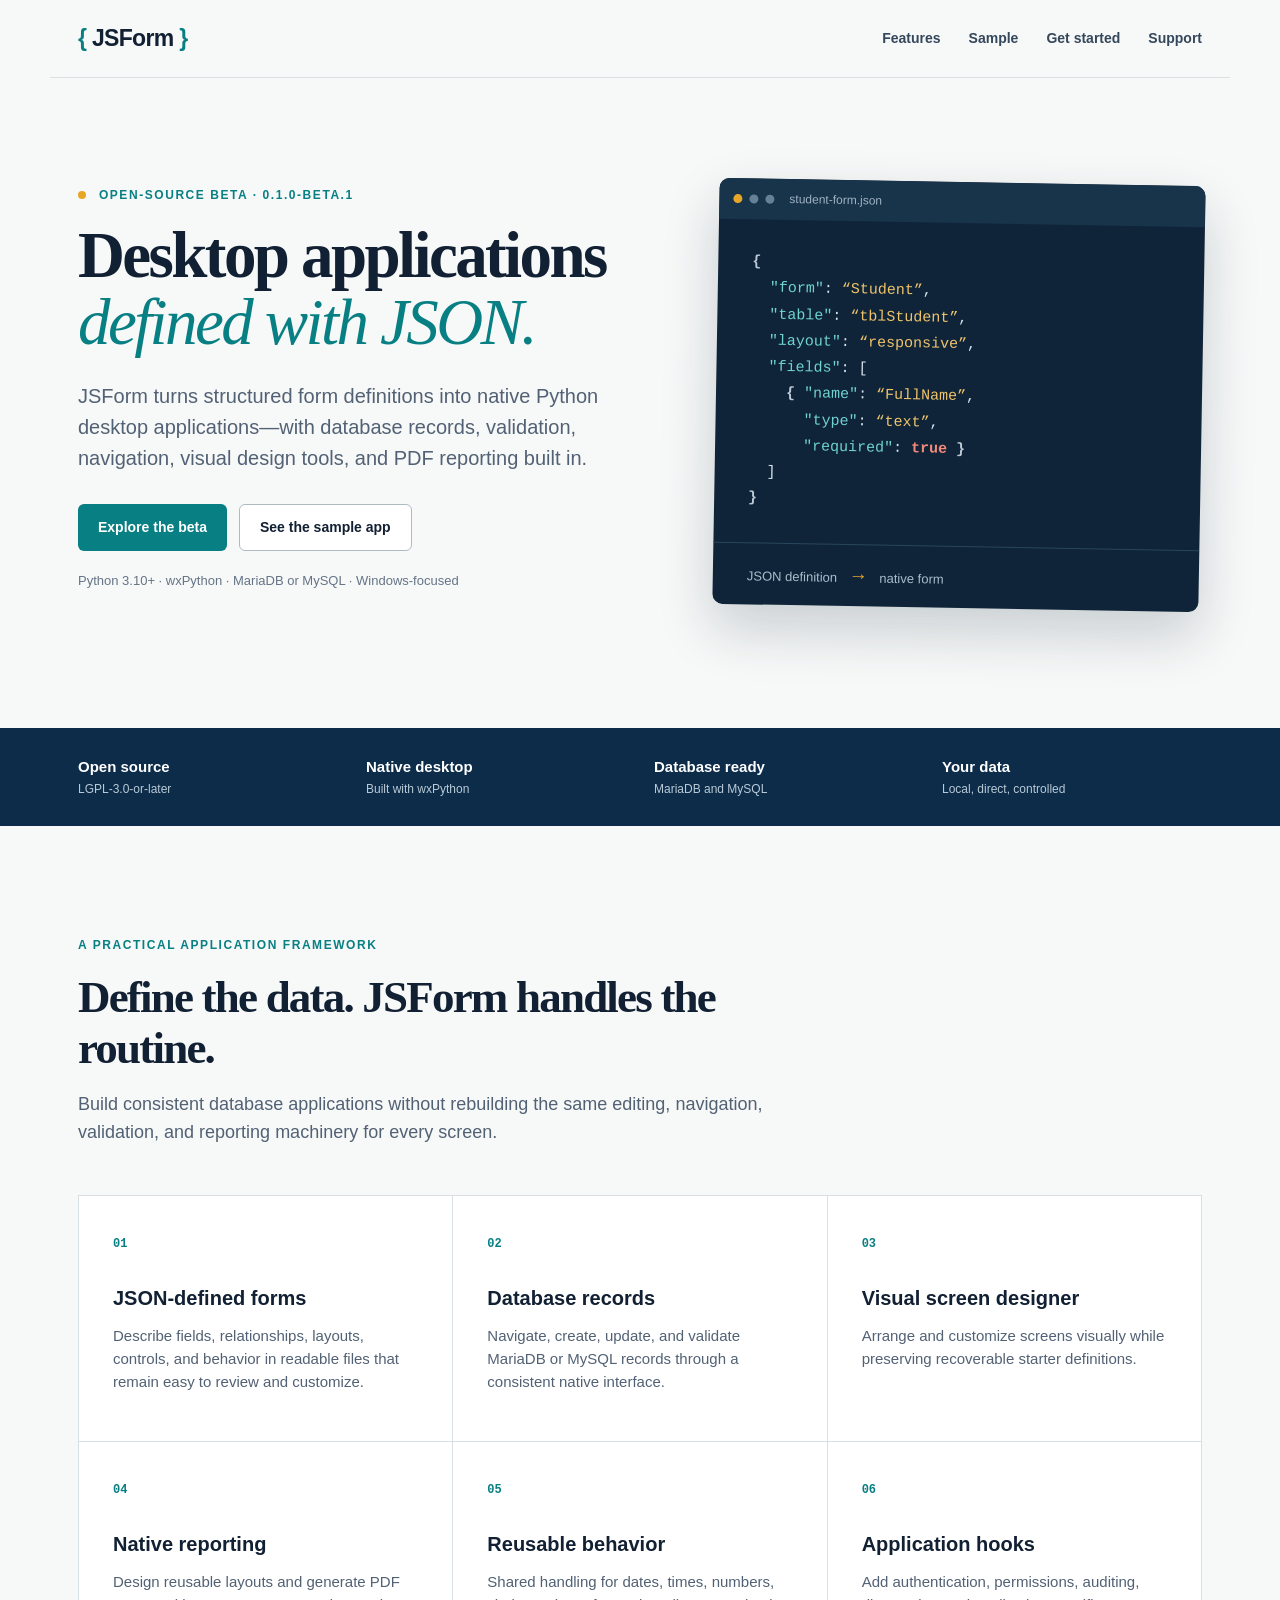
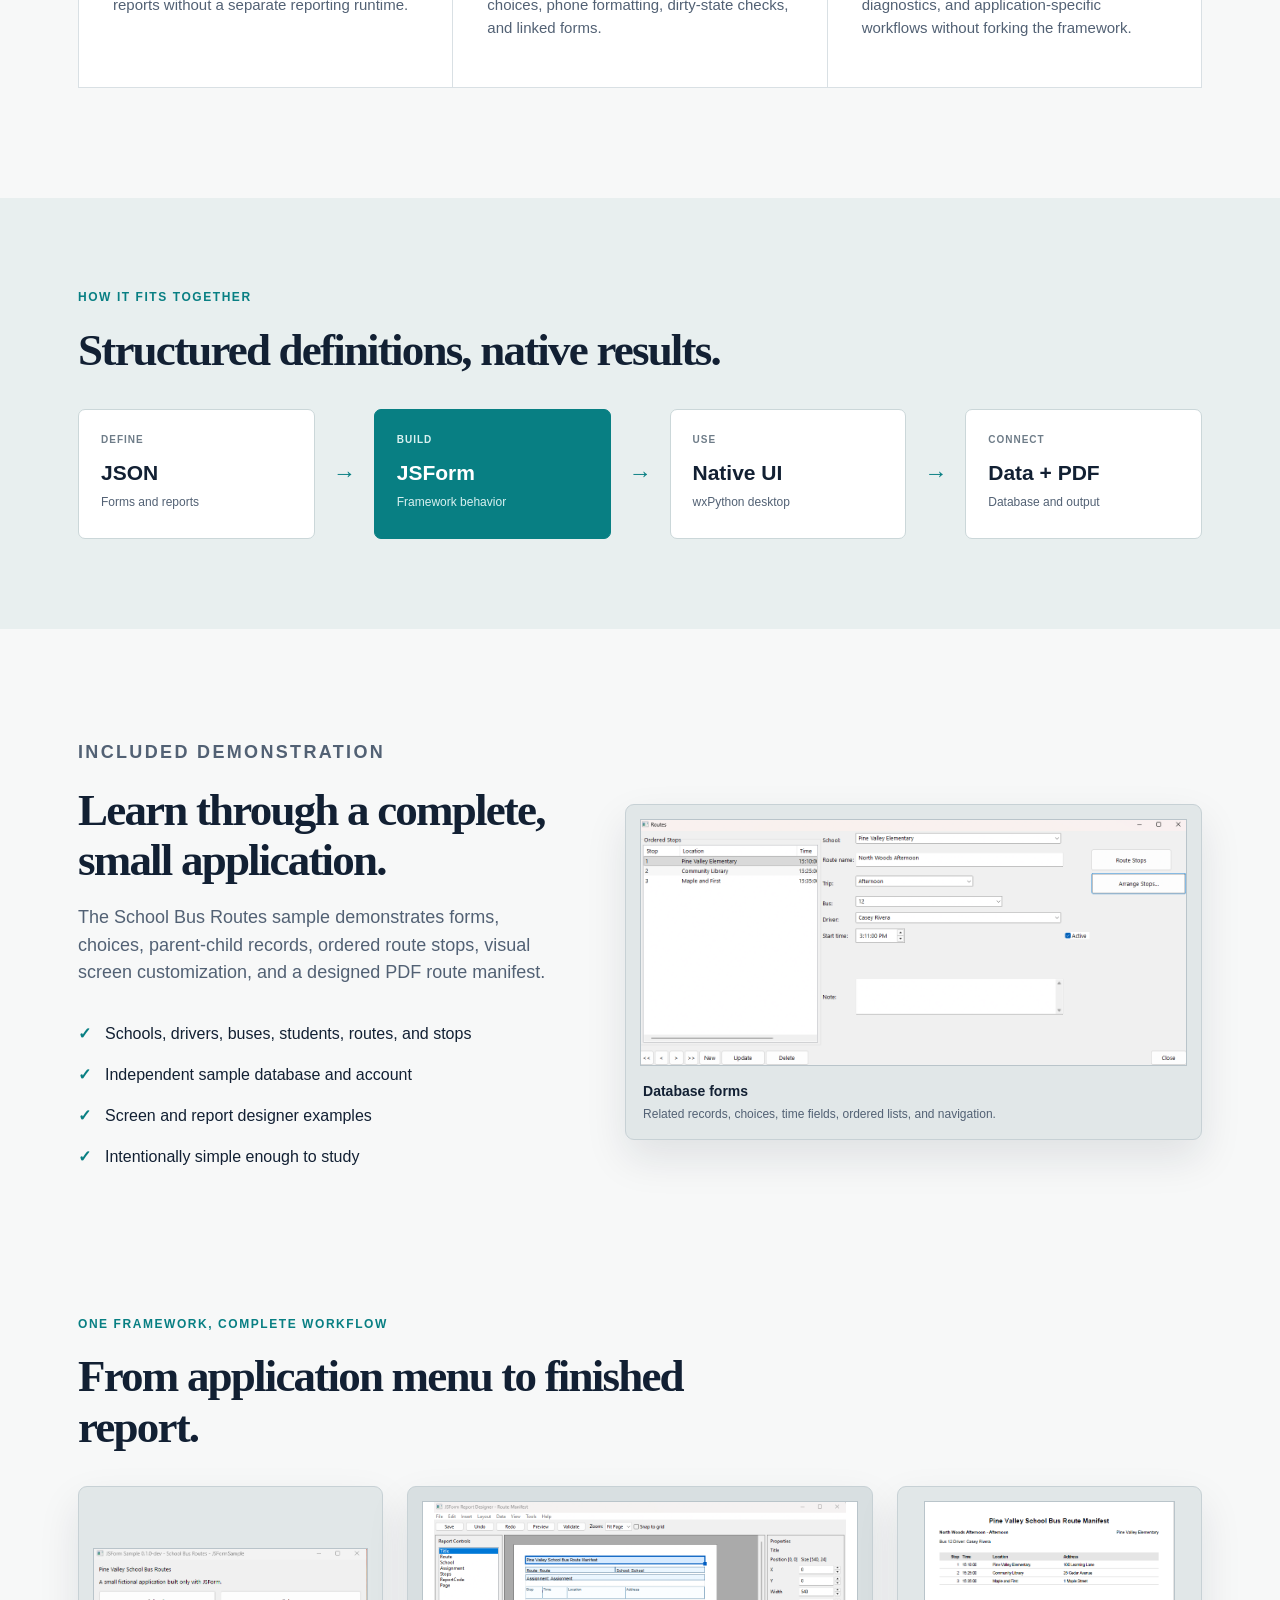
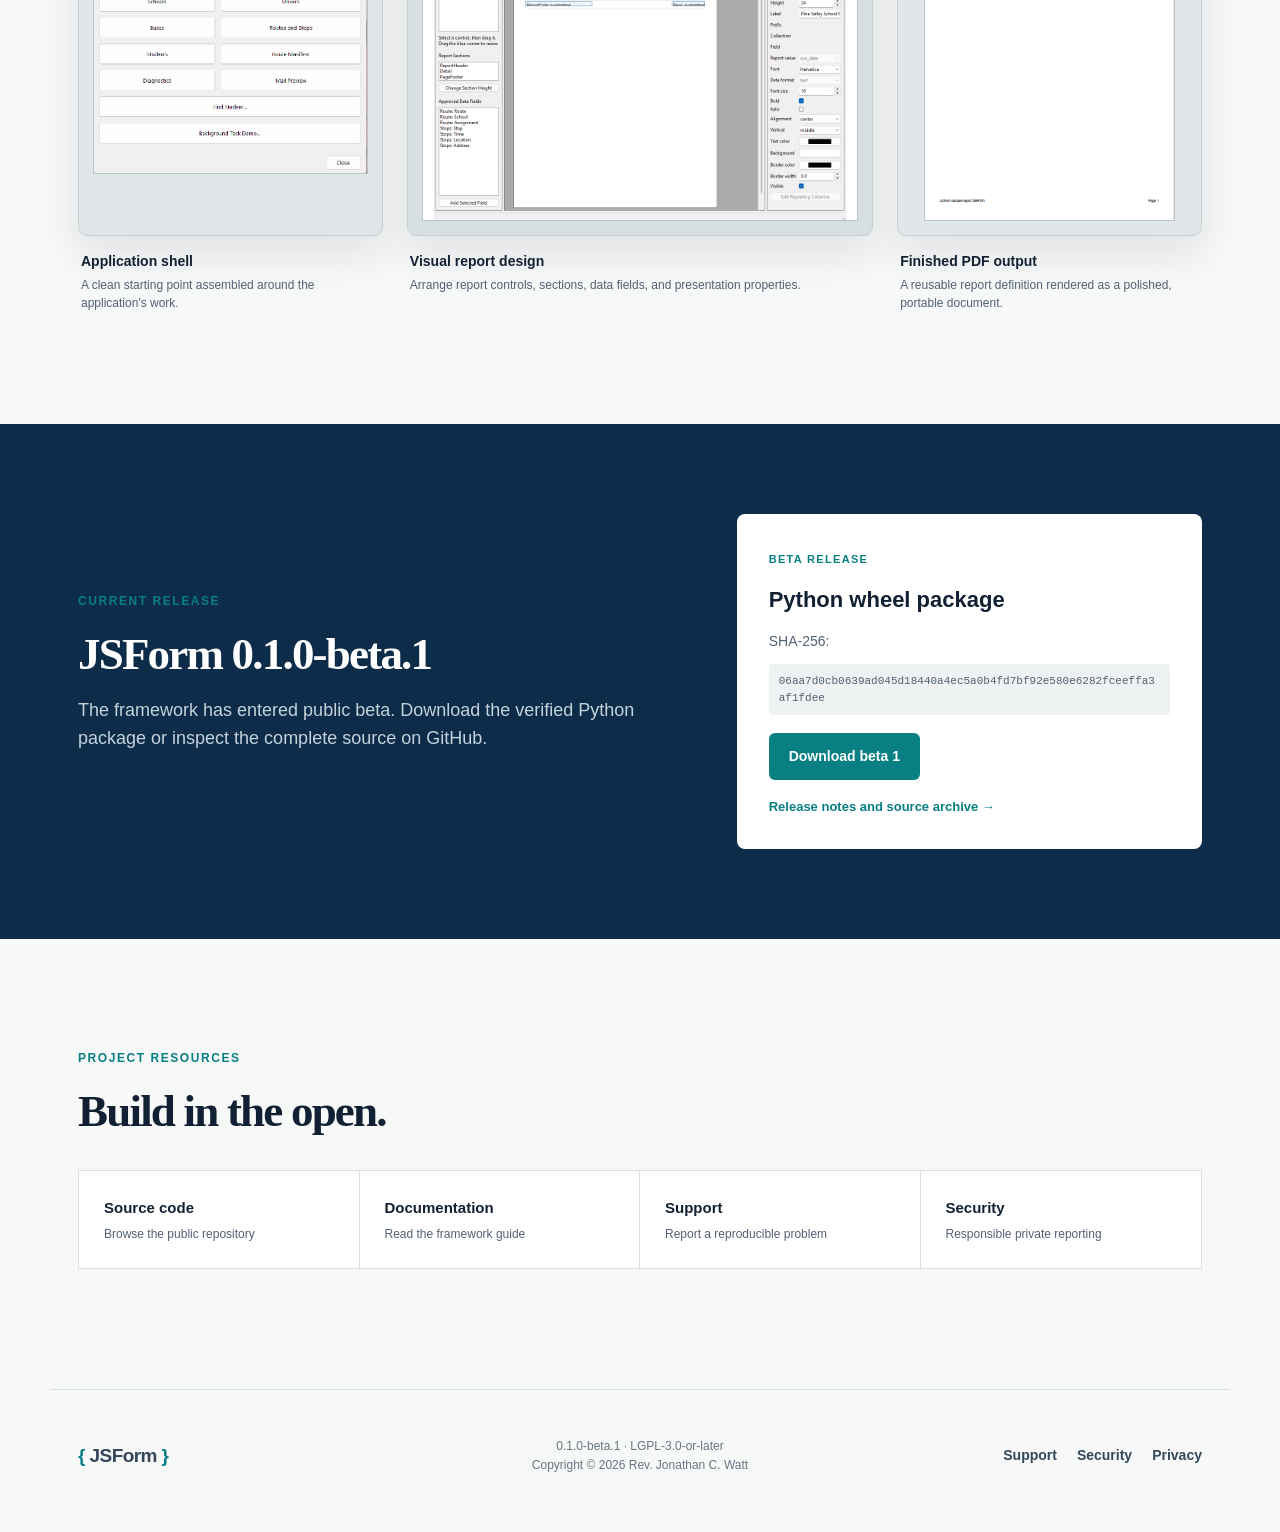
==== commit d707d42a: "Publish JSForm project and beta links" ====
--- a/index.html
+++ b/index.html
@@ -7,10 +7,11 @@
   <meta property="og:title" content="JSForm — Desktop applications defined with JSON">
   <meta property="og:description" content="An open-source Python framework for native database desktop applications.">
   <meta property="og:type" content="website">
-  <meta property="og:image" content="assets/social-preview.png">
+  <meta property="og:url" content="https://jwattswhat.github.io/JSForm-Website/">
+  <meta property="og:image" content="https://jwattswhat.github.io/JSForm-Website/assets/social-preview.png">
   <meta name="twitter:card" content="summary_large_image">
   <title>JSForm — Desktop applications defined with JSON</title>
-  <link rel="stylesheet" href="styles.css">
+  <link rel="icon" href="assets/favicon.ico" sizes="any"><link rel="icon" type="image/png" sizes="192x192" href="assets/favicon-192.png"><link rel="apple-touch-icon" href="assets/apple-touch-icon.png"><link rel="stylesheet" href="styles.css">
 </head>
 <body>
   <header class="site-header">
@@ -136,13 +137,14 @@
         <div>
           <p class="eyebrow">Current release</p>
           <h2>JSForm 0.1.0-beta.1</h2>
-          <p>The framework has entered public beta. Source and installation artifacts will be linked here when the public repository is published.</p>
+          <p>The framework has entered public beta. Download the verified Python package or inspect the complete source on GitHub.</p>
         </div>
         <div class="release-card">
           <span class="release-label">Beta release</span>
-          <strong>Download link pending</strong>
-          <p>The website is ready before publication so the final repository and verified package links can be added deliberately.</p>
-          <span class="button disabled" aria-disabled="true">Release forthcoming</span>
+          <strong>Python wheel package</strong>
+          <p>SHA-256: <code>06aa7d0cb0639ad045d18440a4ec5a0b4fd7bf92e580e6282fceeffa3af1fdee</code></p>
+          <a class="button primary" href="https://github.com/jwattswhat/JSForm/releases/download/v0.1.0-beta.1/jsform_desktop-0.1.0b1-py3-none-any.whl">Download beta 1</a>
+          <a class="release-notes" href="https://github.com/jwattswhat/JSForm/releases/tag/v0.1.0-beta.1">Release notes and source archive →</a>
         </div>
       </div>
     </section>
@@ -150,10 +152,10 @@
     <section class="content-section section-shell resources">
       <div class="section-heading compact"><p class="eyebrow">Project resources</p><h2>Build in the open.</h2></div>
       <div class="resource-grid">
-        <div><strong>Source code</strong><span>Public repository link pending</span></div>
-        <div><strong>Documentation</strong><span>Framework guide link pending</span></div>
-        <a href="support.html"><strong>Support</strong><span>How to report a problem</span></a>
-        <a href="security.html"><strong>Security</strong><span>Responsible reporting policy</span></a>
+        <a href="https://github.com/jwattswhat/JSForm"><strong>Source code</strong><span>Browse the public repository</span></a>
+        <a href="https://github.com/jwattswhat/JSForm/blob/main/Documentation/JSForm_Framework.md"><strong>Documentation</strong><span>Read the framework guide</span></a>
+        <a href="https://github.com/jwattswhat/JSForm/issues"><strong>Support</strong><span>Report a reproducible problem</span></a>
+        <a href="security.html"><strong>Security</strong><span>Responsible private reporting</span></a>
       </div>
     </section>
   </main>
--- a/styles.css
+++ b/styles.css
@@ -5,3 +5,5 @@
 .sample-feature,.showcase figure{margin:0}.sample-feature,.shot-frame{background:#e1e7e8;border:1px solid #c7d1d5;border-radius:9px;padding:14px;box-shadow:0 18px 42px rgba(18,32,51,.1)}.sample-feature img,.shot-frame img{display:block;width:100%;height:auto;background:white;border:1px solid #b9c4ca}.sample-feature figcaption,.showcase figcaption{display:flex;flex-direction:column;padding:15px 3px 1px}.sample-feature figcaption strong,.showcase figcaption strong{font-size:14px}.sample-feature figcaption span,.showcase figcaption span{color:var(--muted);font-size:12px;margin-top:3px}.showcase{padding-bottom:110px}.showcase-grid{display:grid;grid-template-columns:.85fr 1.3fr .85fr;gap:24px;align-items:start}.shot-frame{height:350px;display:flex;align-items:center;justify-content:center;overflow:hidden}.shot-frame img{max-height:100%;object-fit:contain}.compact-shot img{width:auto;max-width:100%}.paper-shot img{width:auto;max-width:100%;height:100%}.wide-shot .shot-frame{background:#d8dfe1}
 @media(max-width:900px){.showcase-grid{grid-template-columns:1fr 1fr}.showcase-grid .wide-shot{grid-column:1/-1;grid-row:1}.shot-frame{height:390px}}
 @media(max-width:620px){.showcase{padding-bottom:78px}.showcase-grid{grid-template-columns:1fr}.showcase-grid .wide-shot{grid-column:auto;grid-row:auto}.shot-frame{height:auto;min-height:0}.paper-shot img{height:auto;max-height:520px}}
+
+.release-card code{display:block;overflow-wrap:anywhere;font:11px/1.5 Consolas,"Courier New",monospace;color:#51616e;background:#eef2f3;padding:9px 10px;border-radius:4px;margin:12px 0 18px}.release-notes{display:block;margin-top:17px;color:var(--teal);font-size:13px;font-weight:750;text-decoration:none}.release-notes:hover,.release-notes:focus{text-decoration:underline}.notice a{color:var(--teal);font-weight:750}
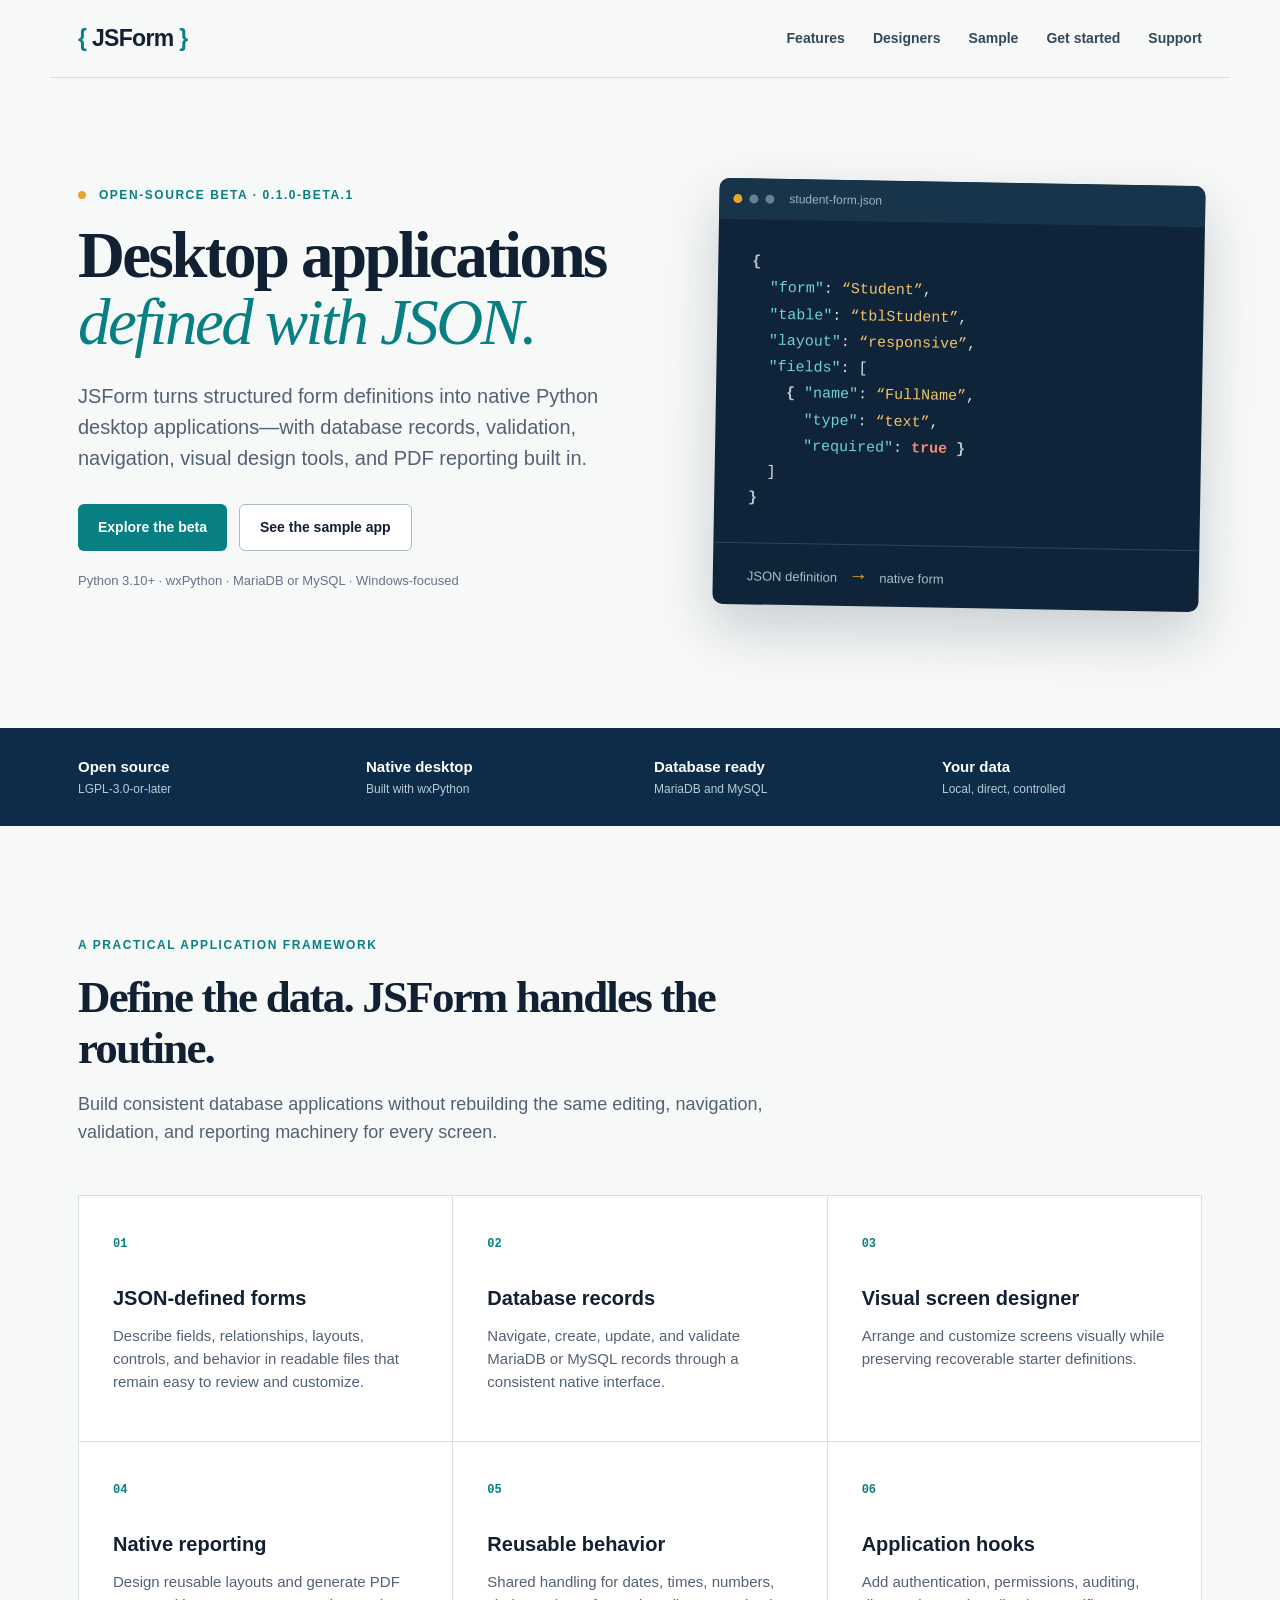
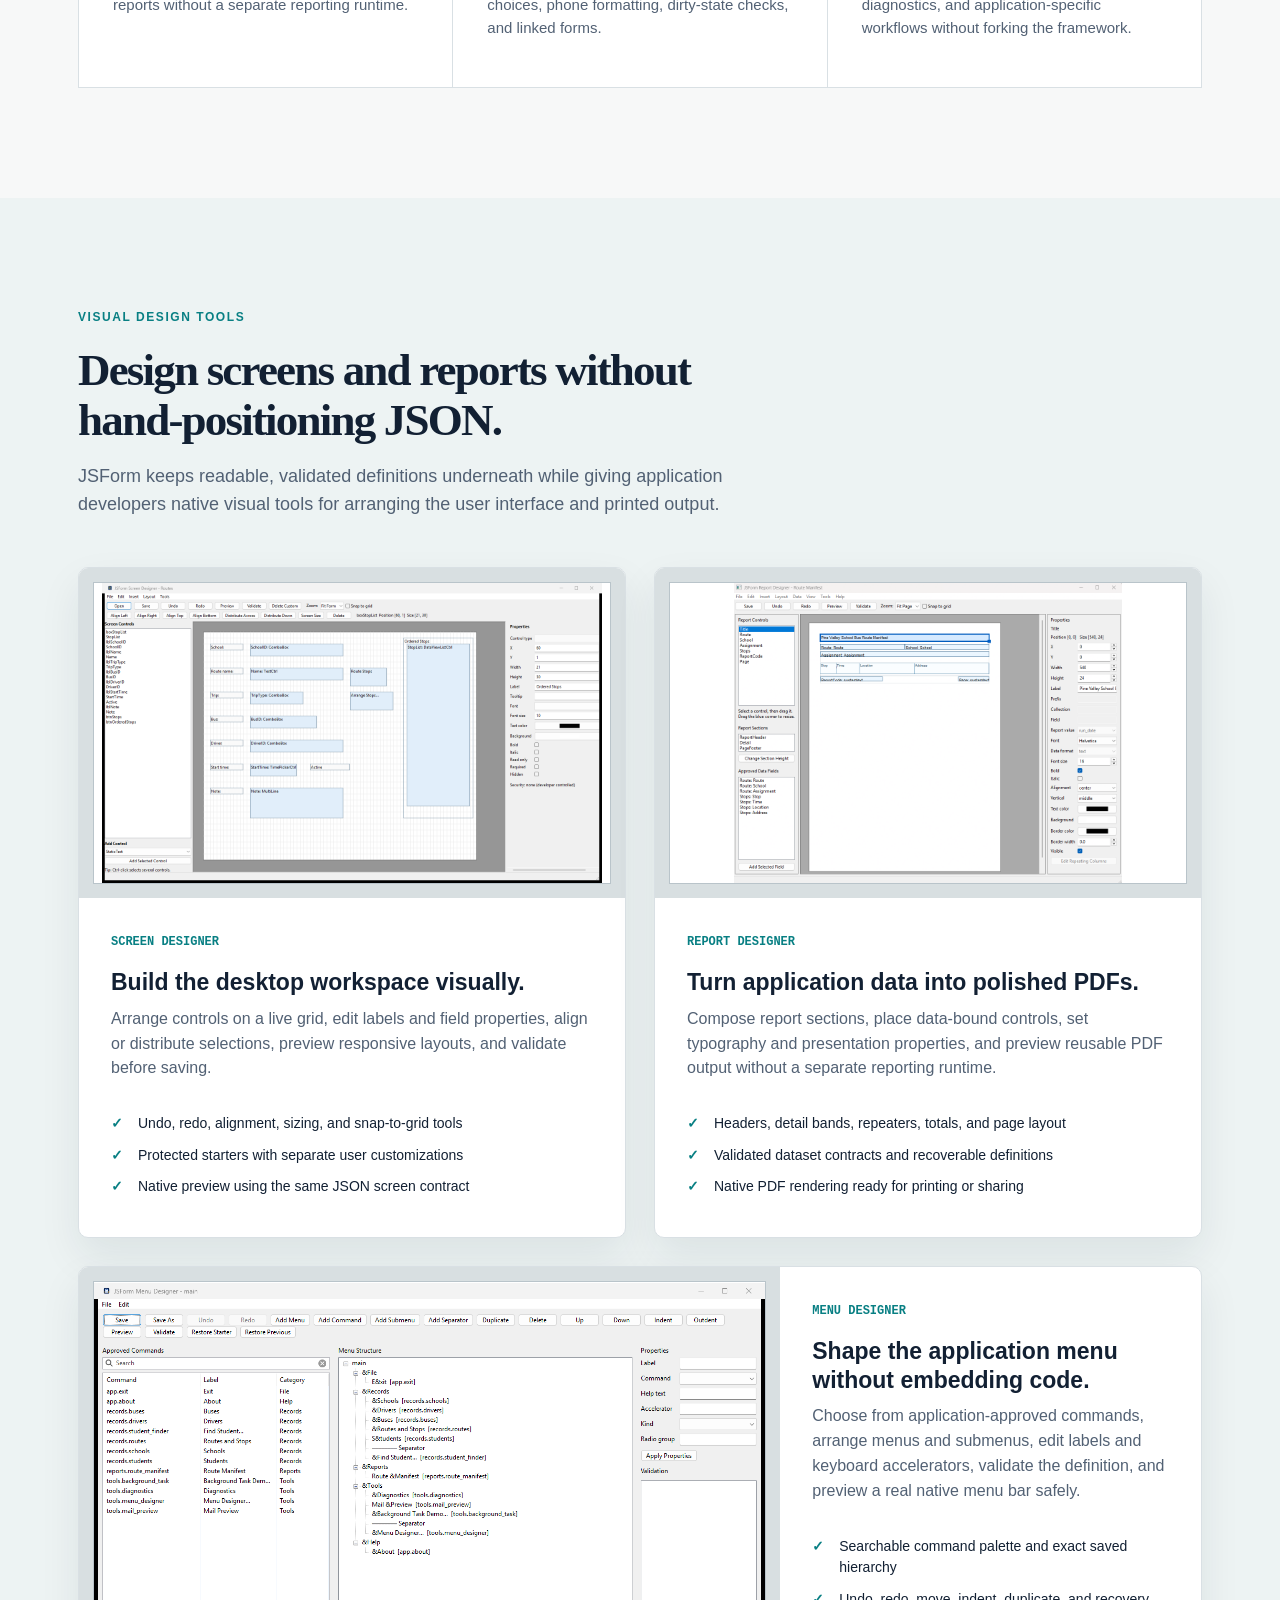
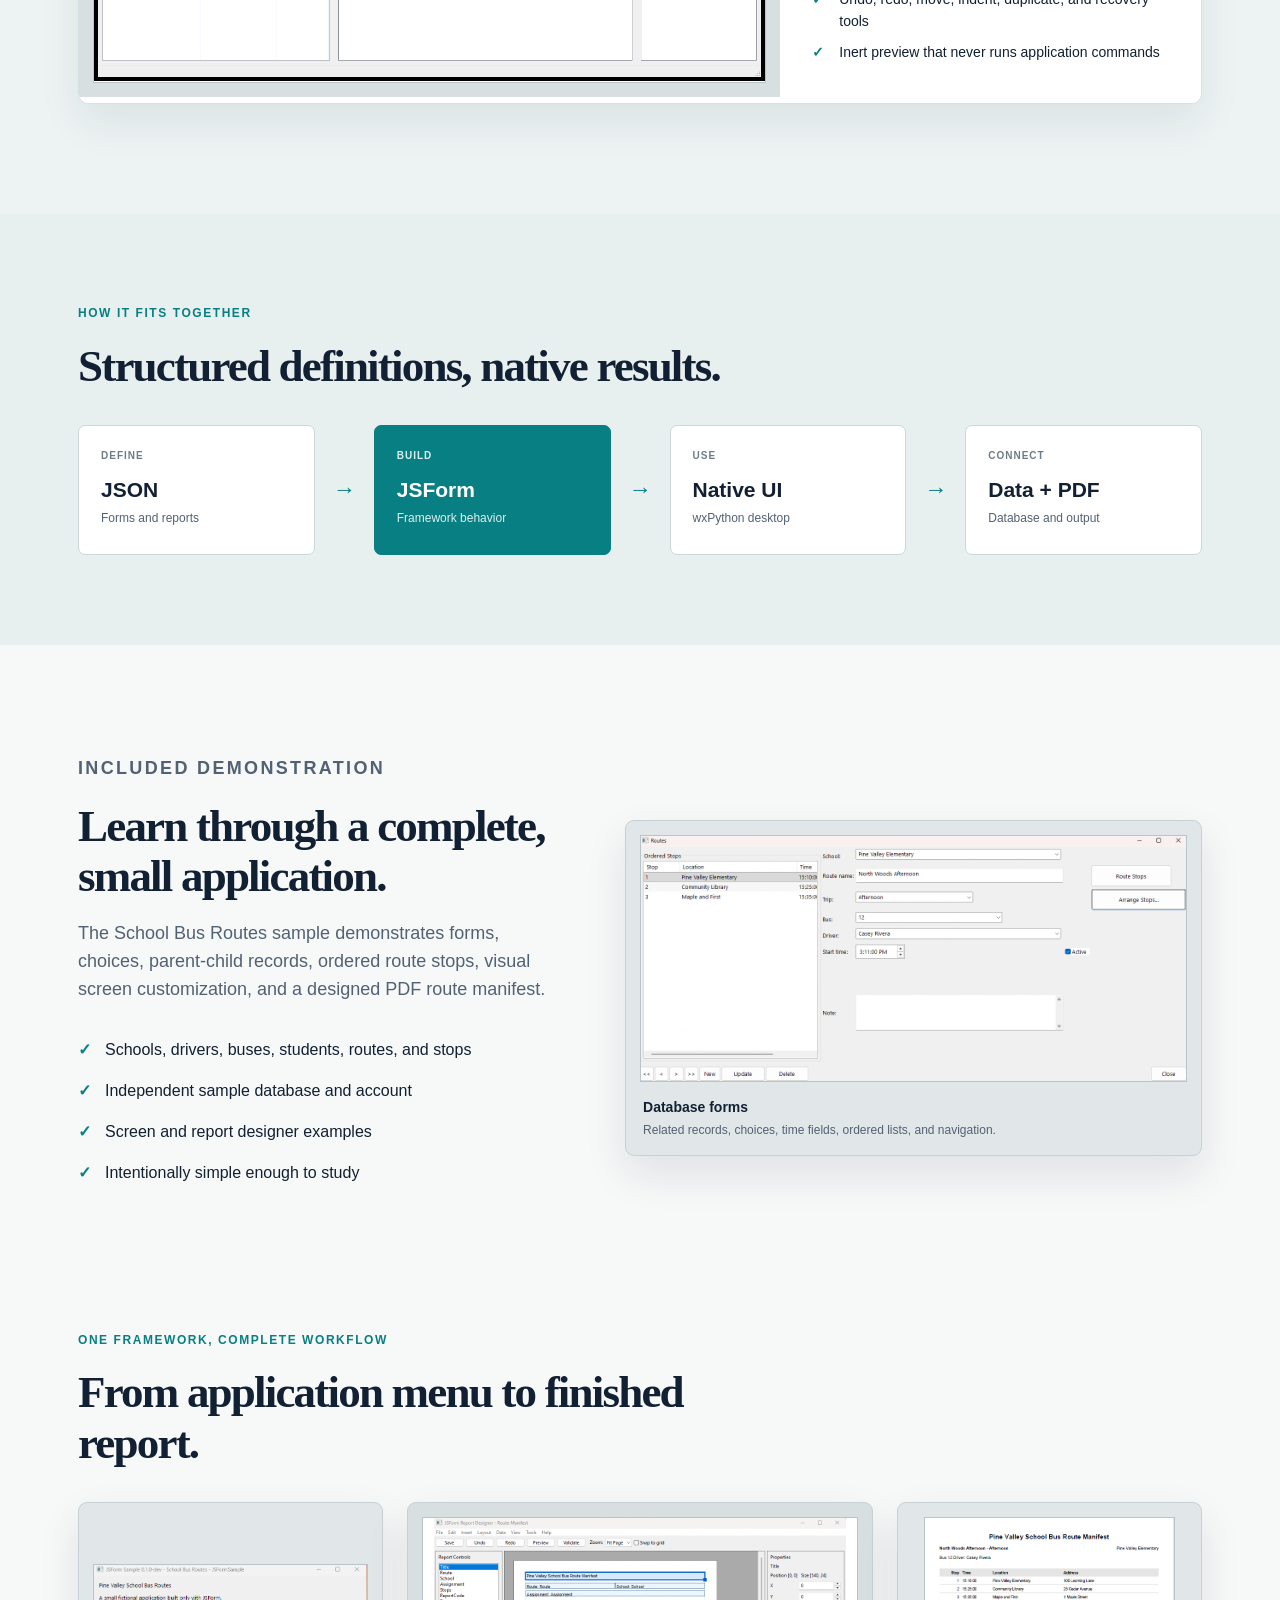
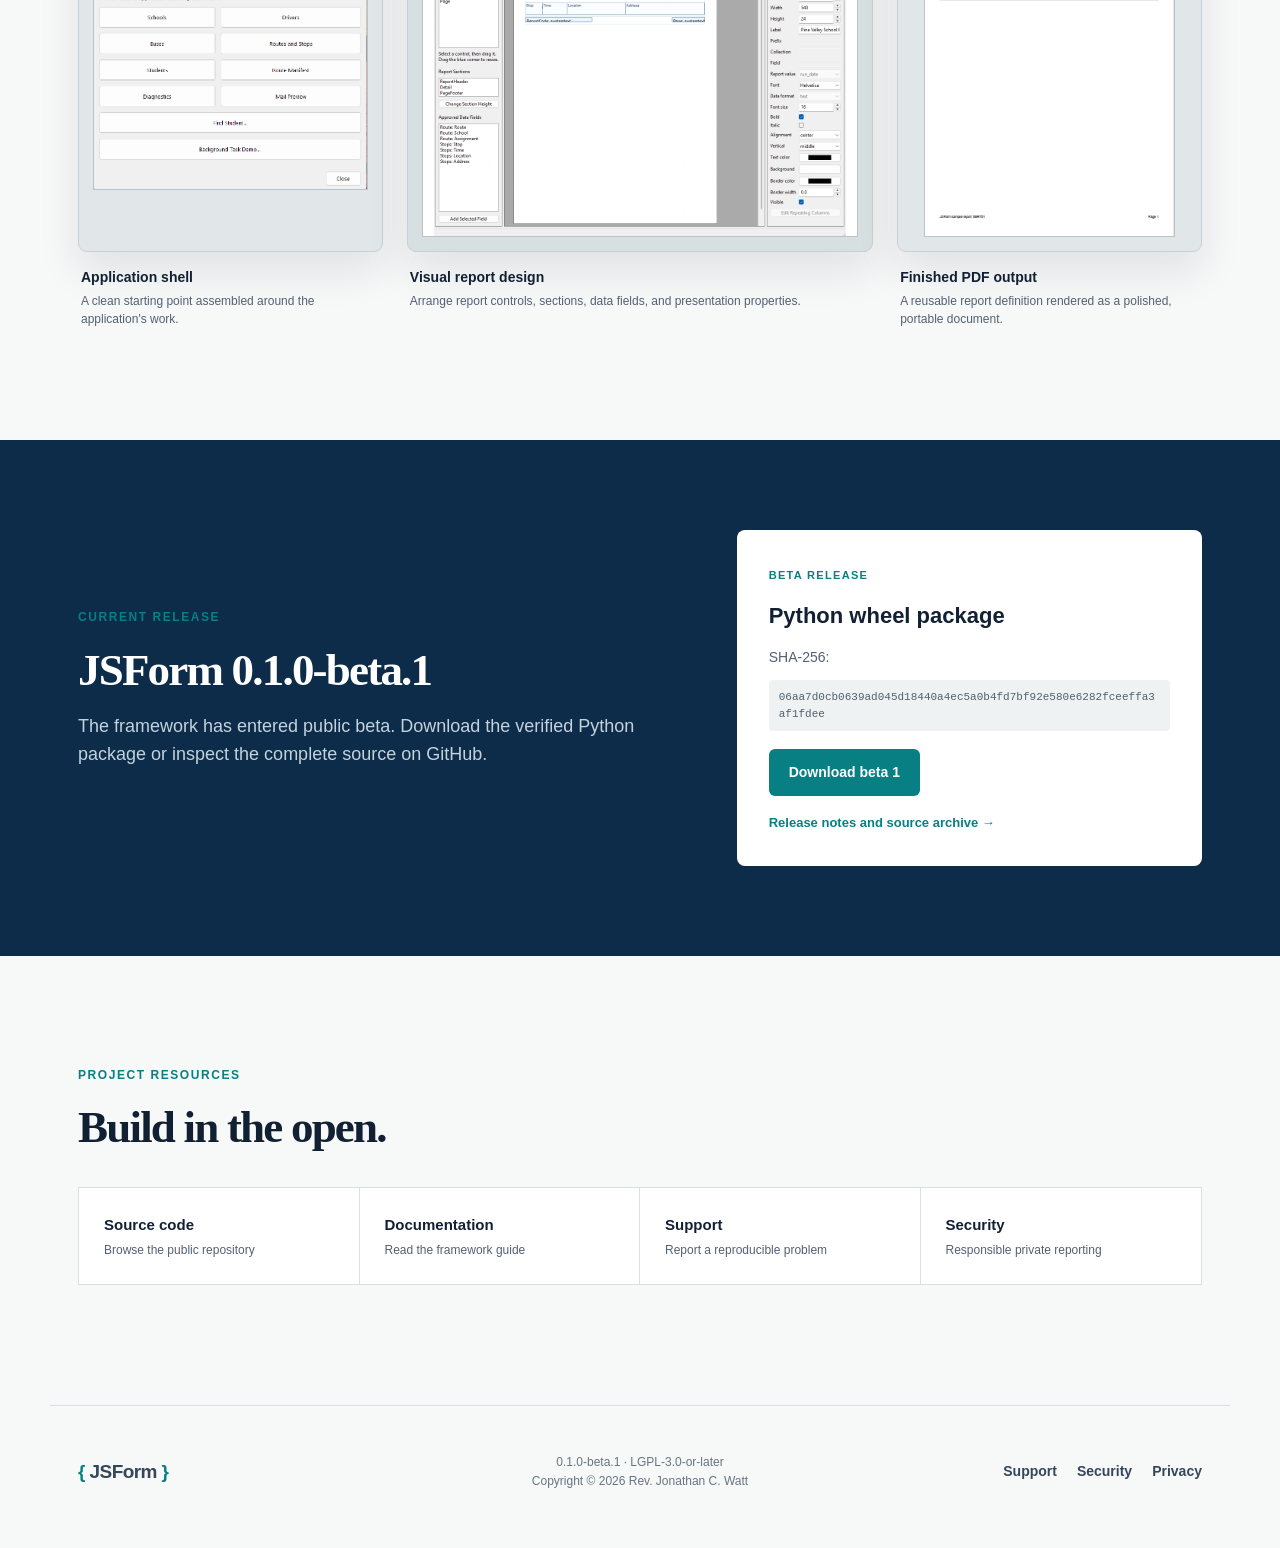
==== commit c52b96b1: "Show visual designers on project website" ====
--- a/index.html
+++ b/index.html
@@ -18,6 +18,7 @@
     <a class="brand" href="#top" aria-label="JSForm home"><span>{</span> JSForm <span>}</span></a>
     <nav aria-label="Main navigation">
       <a href="#features">Features</a>
+      <a href="#designers">Designers</a>
       <a href="#sample">Sample</a>
       <a href="#getting-started">Get started</a>
       <a href="support.html">Support</a>
@@ -75,6 +76,57 @@
       </div>
     </section>
 
+    <section class="designer-section" id="designers">
+      <div class="section-shell">
+        <div class="section-heading">
+          <p class="eyebrow">Visual design tools</p>
+          <h2>Design screens and reports without hand-positioning JSON.</h2>
+          <p>JSForm keeps readable, validated definitions underneath while giving application developers native visual tools for arranging the user interface and printed output.</p>
+        </div>
+        <div class="designer-grid">
+          <article>
+            <div class="designer-shot"><img src="assets/sample-screen-designer.png" alt="JSForm Screen Designer arranging the School Bus Routes data-entry screen" loading="lazy"></div>
+            <div class="designer-copy">
+              <span class="feature-number">SCREEN DESIGNER</span>
+              <h3>Build the desktop workspace visually.</h3>
+              <p>Arrange controls on a live grid, edit labels and field properties, align or distribute selections, preview responsive layouts, and validate before saving.</p>
+              <ul class="check-list compact-list">
+                <li>Undo, redo, alignment, sizing, and snap-to-grid tools</li>
+                <li>Protected starters with separate user customizations</li>
+                <li>Native preview using the same JSON screen contract</li>
+              </ul>
+            </div>
+          </article>
+          <article>
+            <div class="designer-shot"><img src="assets/sample-report-designer.png" alt="JSForm Report Designer displaying the School Bus Route Manifest layout" loading="lazy"></div>
+            <div class="designer-copy">
+              <span class="feature-number">REPORT DESIGNER</span>
+              <h3>Turn application data into polished PDFs.</h3>
+              <p>Compose report sections, place data-bound controls, set typography and presentation properties, and preview reusable PDF output without a separate reporting runtime.</p>
+              <ul class="check-list compact-list">
+                <li>Headers, detail bands, repeaters, totals, and page layout</li>
+                <li>Validated dataset contracts and recoverable definitions</li>
+                <li>Native PDF rendering ready for printing or sharing</li>
+              </ul>
+            </div>
+          </article>
+          <article class="menu-designer-card">
+            <div class="designer-shot"><img src="assets/sample-menu-designer.png" alt="JSForm Menu Designer arranging the School Bus application menus" loading="lazy"></div>
+            <div class="designer-copy">
+              <span class="feature-number">MENU DESIGNER</span>
+              <h3>Shape the application menu without embedding code.</h3>
+              <p>Choose from application-approved commands, arrange menus and submenus, edit labels and keyboard accelerators, validate the definition, and preview a real native menu bar safely.</p>
+              <ul class="check-list compact-list">
+                <li>Searchable command palette and exact saved hierarchy</li>
+                <li>Undo, redo, move, indent, duplicate, and recovery tools</li>
+                <li>Inert preview that never runs application commands</li>
+              </ul>
+            </div>
+          </article>
+        </div>
+      </div>
+    </section>
+
     <section class="flow-section">
       <div class="section-shell">
         <div class="section-heading compact">
--- a/styles.css
+++ b/styles.css
@@ -7,3 +7,7 @@
 @media(max-width:620px){.showcase{padding-bottom:78px}.showcase-grid{grid-template-columns:1fr}.showcase-grid .wide-shot{grid-column:auto;grid-row:auto}.shot-frame{height:auto;min-height:0}.paper-shot img{height:auto;max-height:520px}}
 
 .release-card code{display:block;overflow-wrap:anywhere;font:11px/1.5 Consolas,"Courier New",monospace;color:#51616e;background:#eef2f3;padding:9px 10px;border-radius:4px;margin:12px 0 18px}.release-notes{display:block;margin-top:17px;color:var(--teal);font-size:13px;font-weight:750;text-decoration:none}.release-notes:hover,.release-notes:focus{text-decoration:underline}.notice a{color:var(--teal);font-weight:750}
+.designer-section{background:#edf3f3;padding:110px 0}.designer-grid{display:grid;grid-template-columns:1fr 1fr;gap:28px}.designer-grid article{background:var(--white);border:1px solid var(--line);border-radius:10px;overflow:hidden;box-shadow:0 18px 42px rgba(18,32,51,.08)}.designer-shot{height:330px;background:#d8dfe1;padding:14px;display:flex;align-items:center;justify-content:center;overflow:hidden}.designer-shot img{display:block;width:100%;height:100%;object-fit:contain;background:white;border:1px solid #b9c4ca}.designer-copy{padding:30px 32px 34px}.designer-copy h3{font-size:23px;line-height:1.25;margin:15px 0 10px}.designer-copy>p{color:var(--muted);margin:0}.compact-list{font-size:14px;margin-bottom:0}.compact-list li{padding-top:5px;padding-bottom:5px}
+ .designer-grid .menu-designer-card{grid-column:1/-1;display:grid;grid-template-columns:1.25fr .75fr}.menu-designer-card .designer-shot{height:430px}
+@media(max-width:900px){.designer-grid{grid-template-columns:1fr}.designer-grid .menu-designer-card{grid-column:auto;display:block}.designer-shot,.menu-designer-card .designer-shot{height:420px}}
+@media(max-width:620px){.designer-section{padding:78px 0}.designer-shot{height:auto}.designer-shot img{height:auto}.designer-copy{padding:25px 24px 29px}}
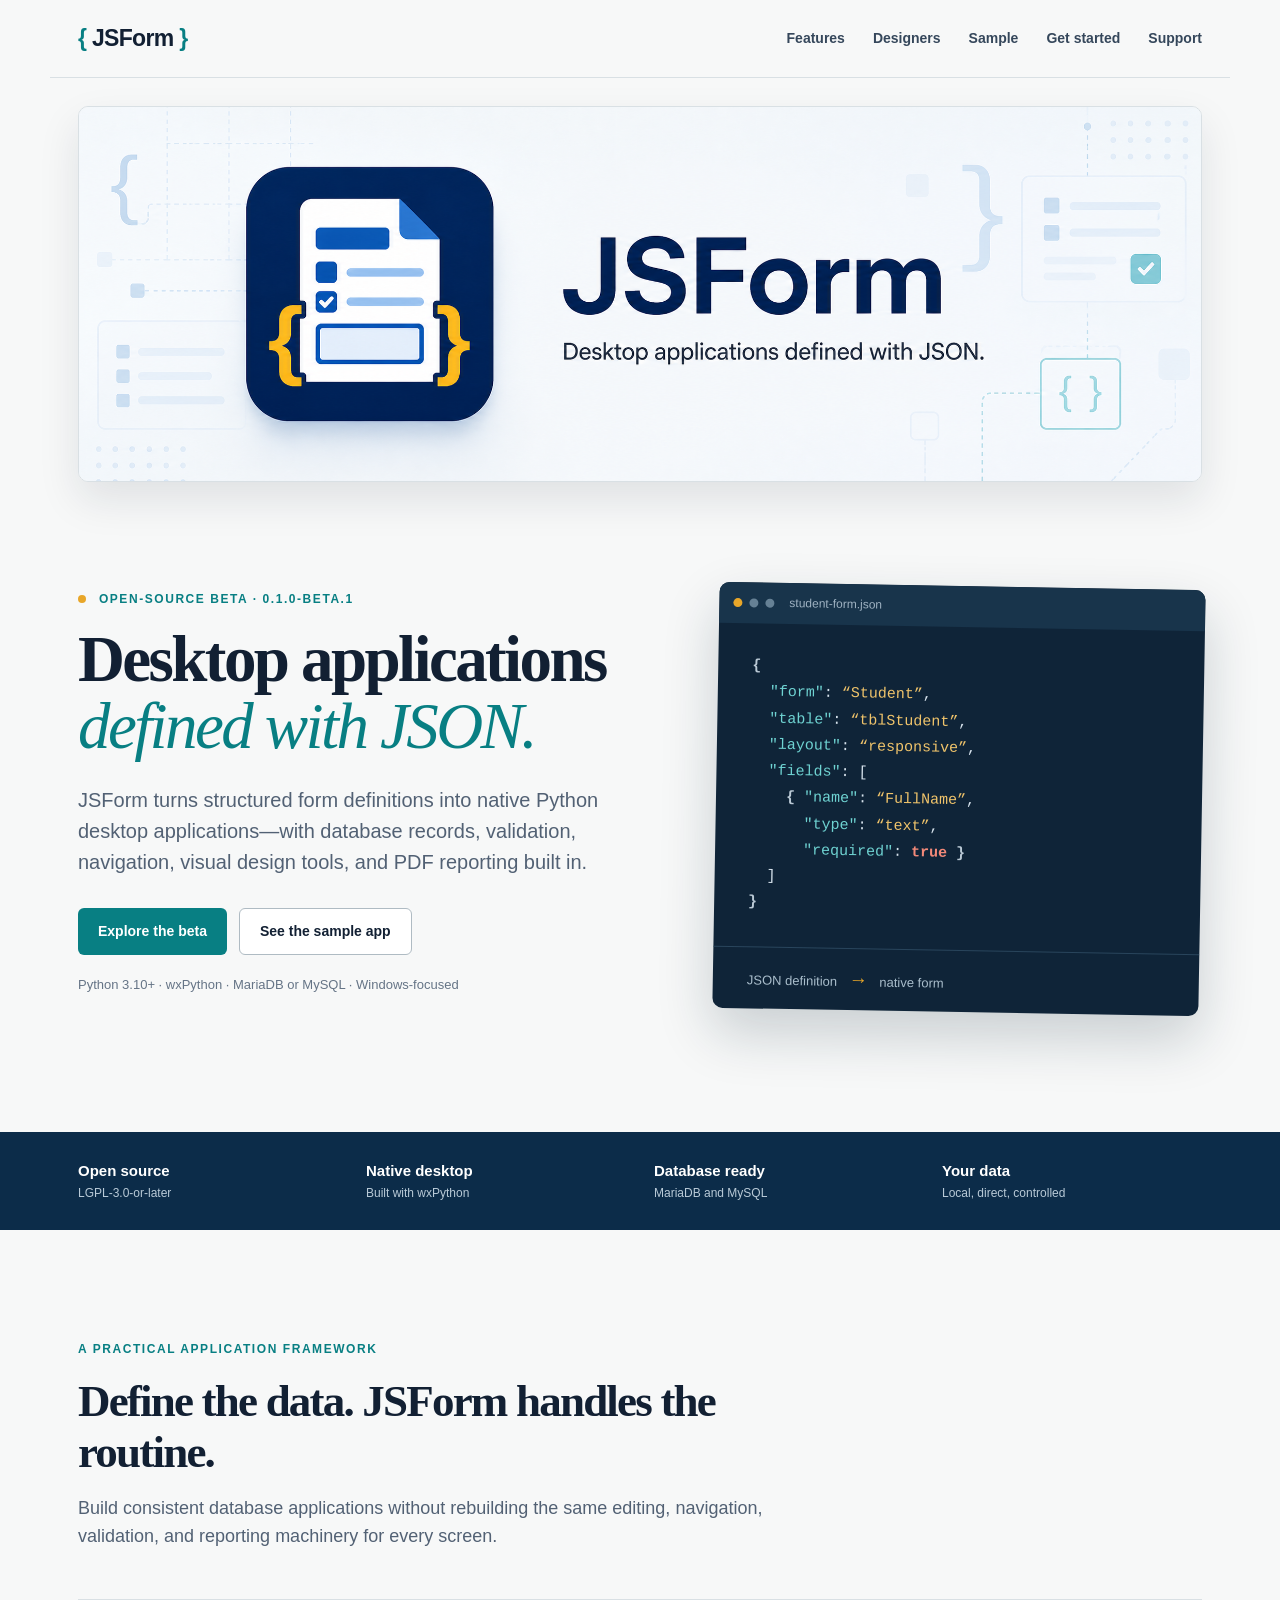
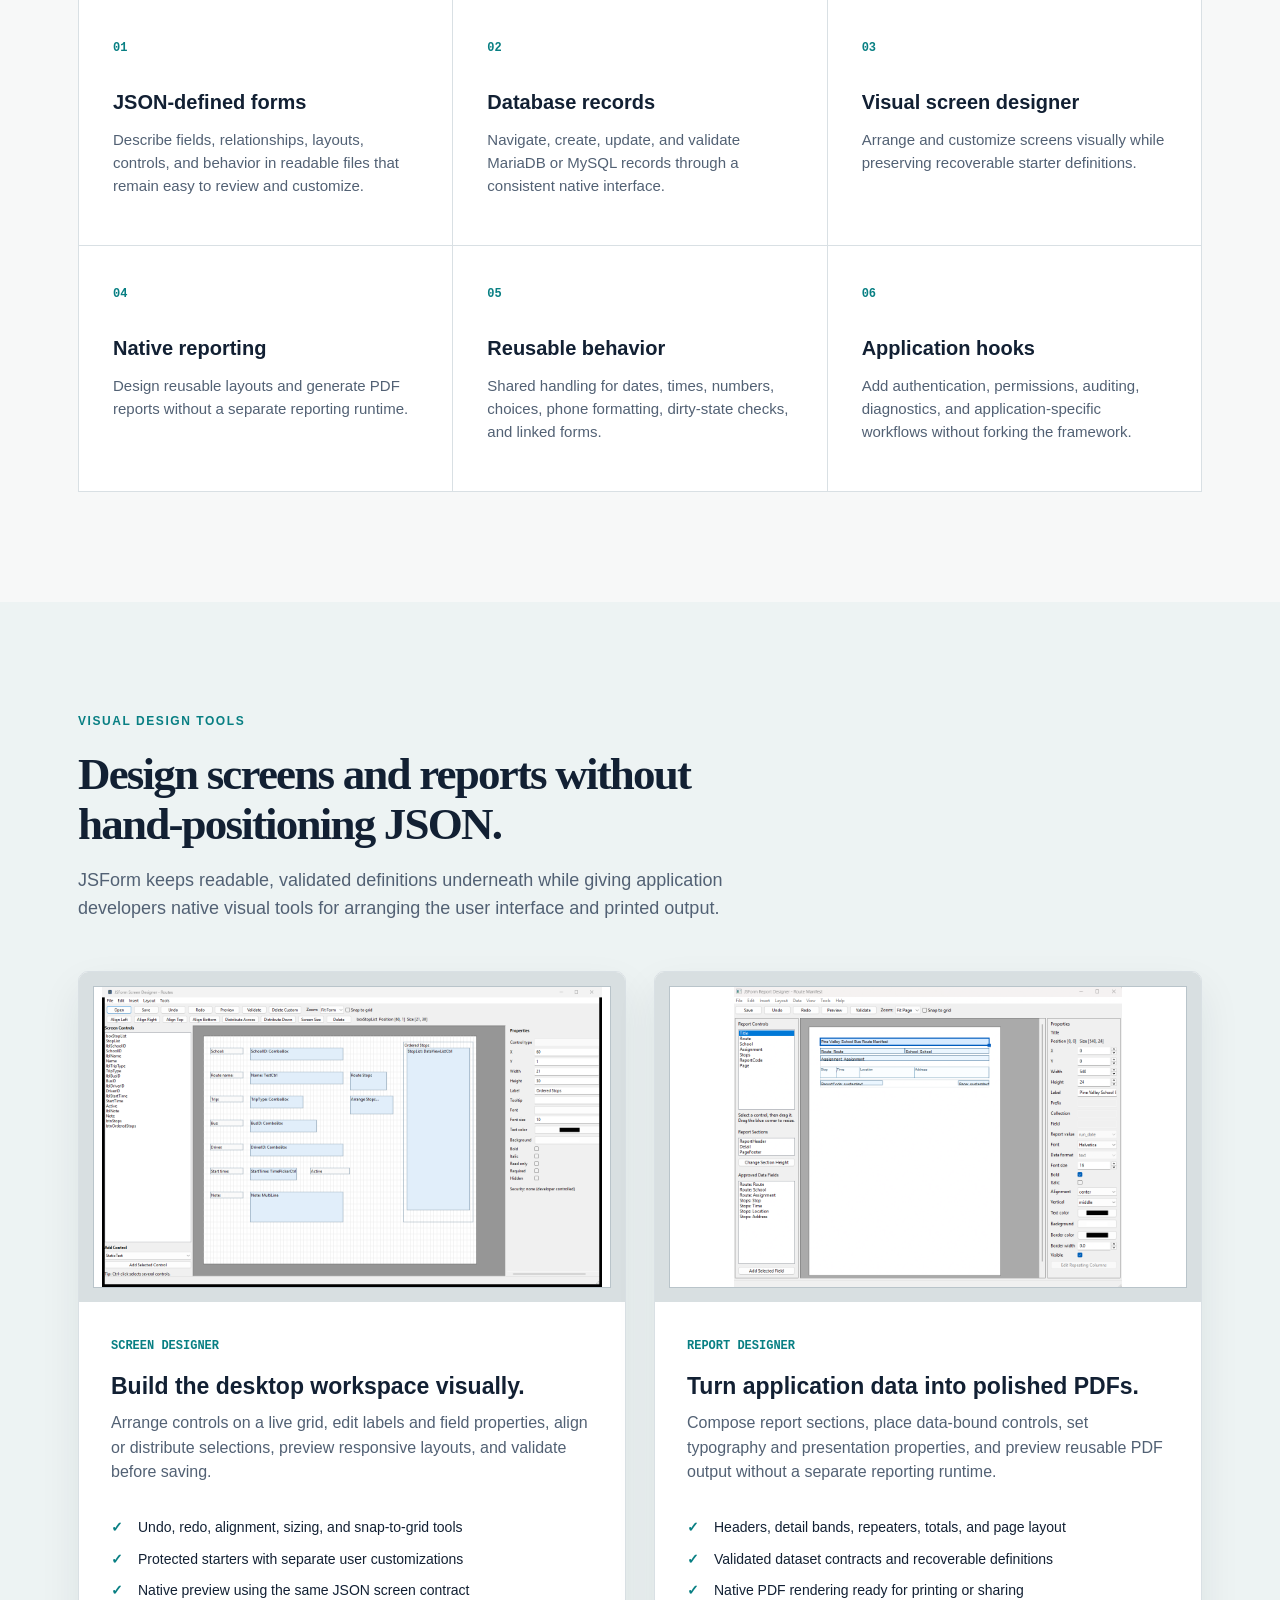
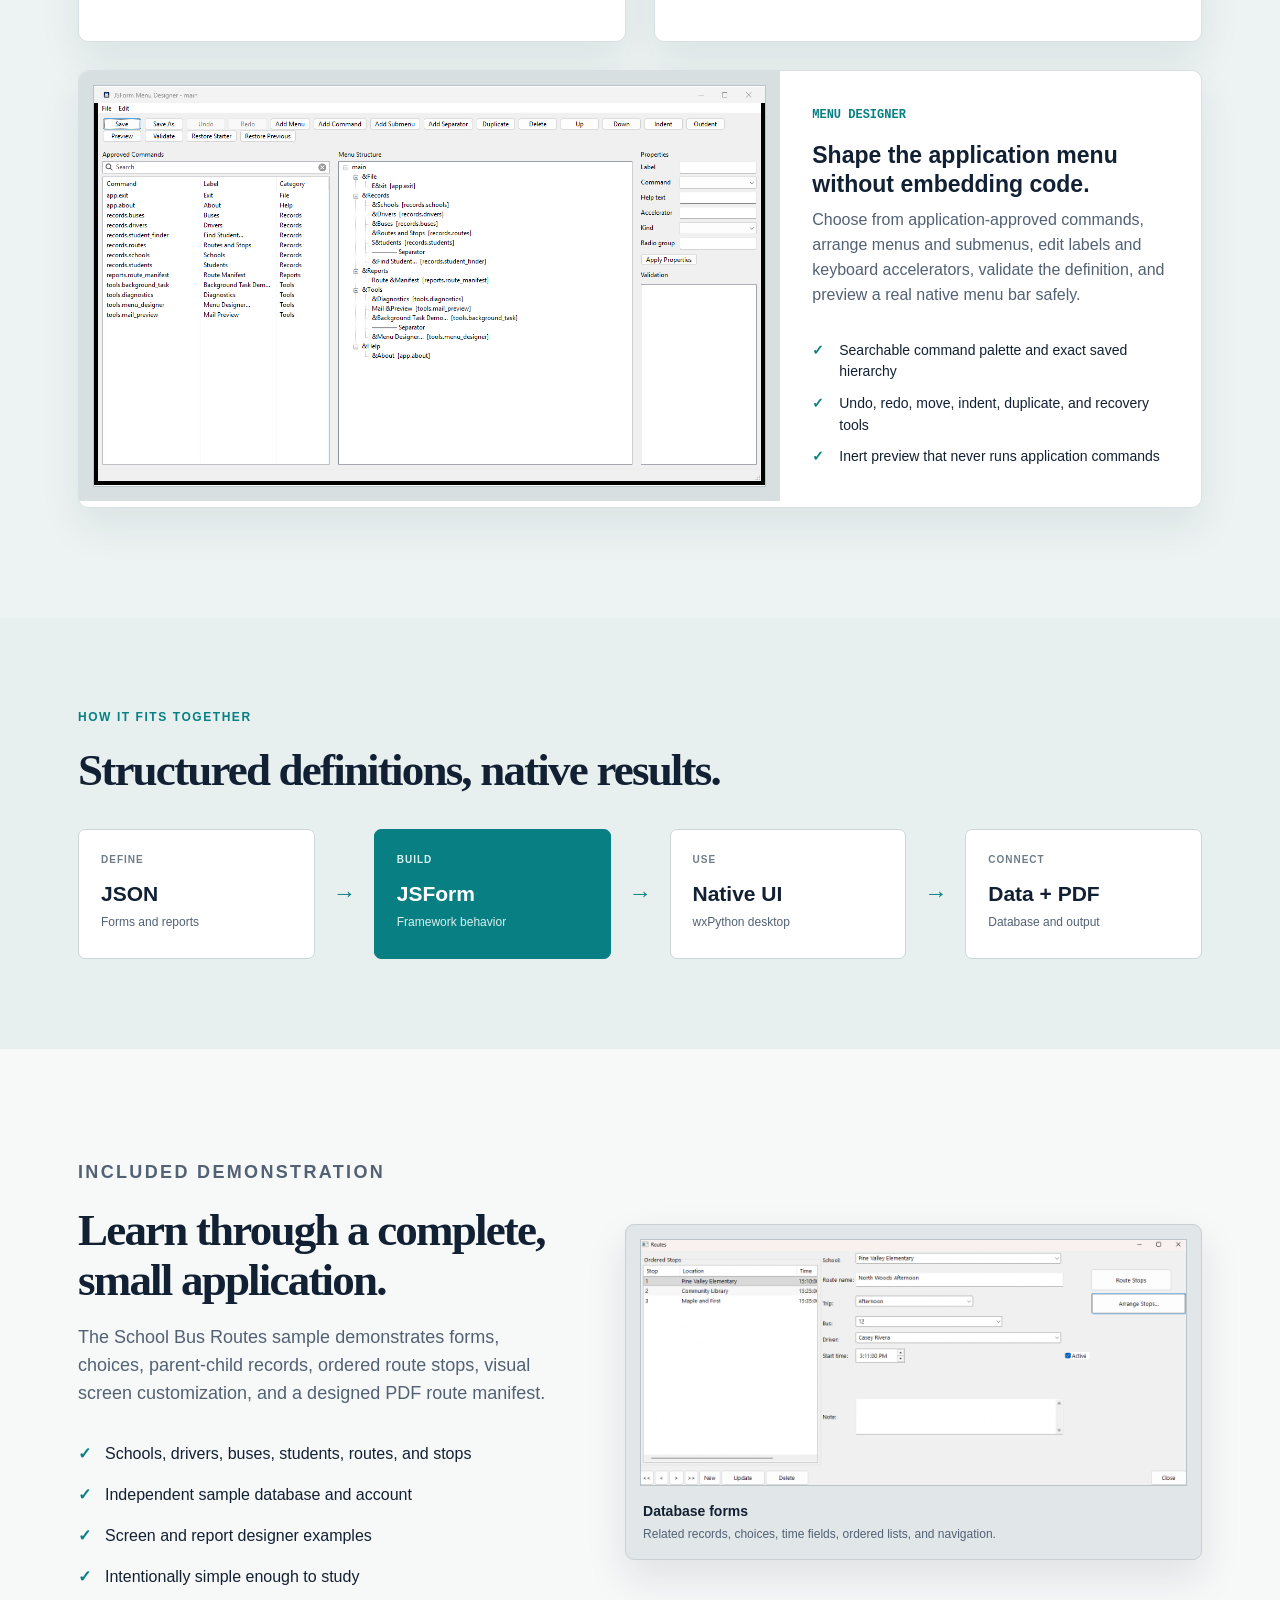
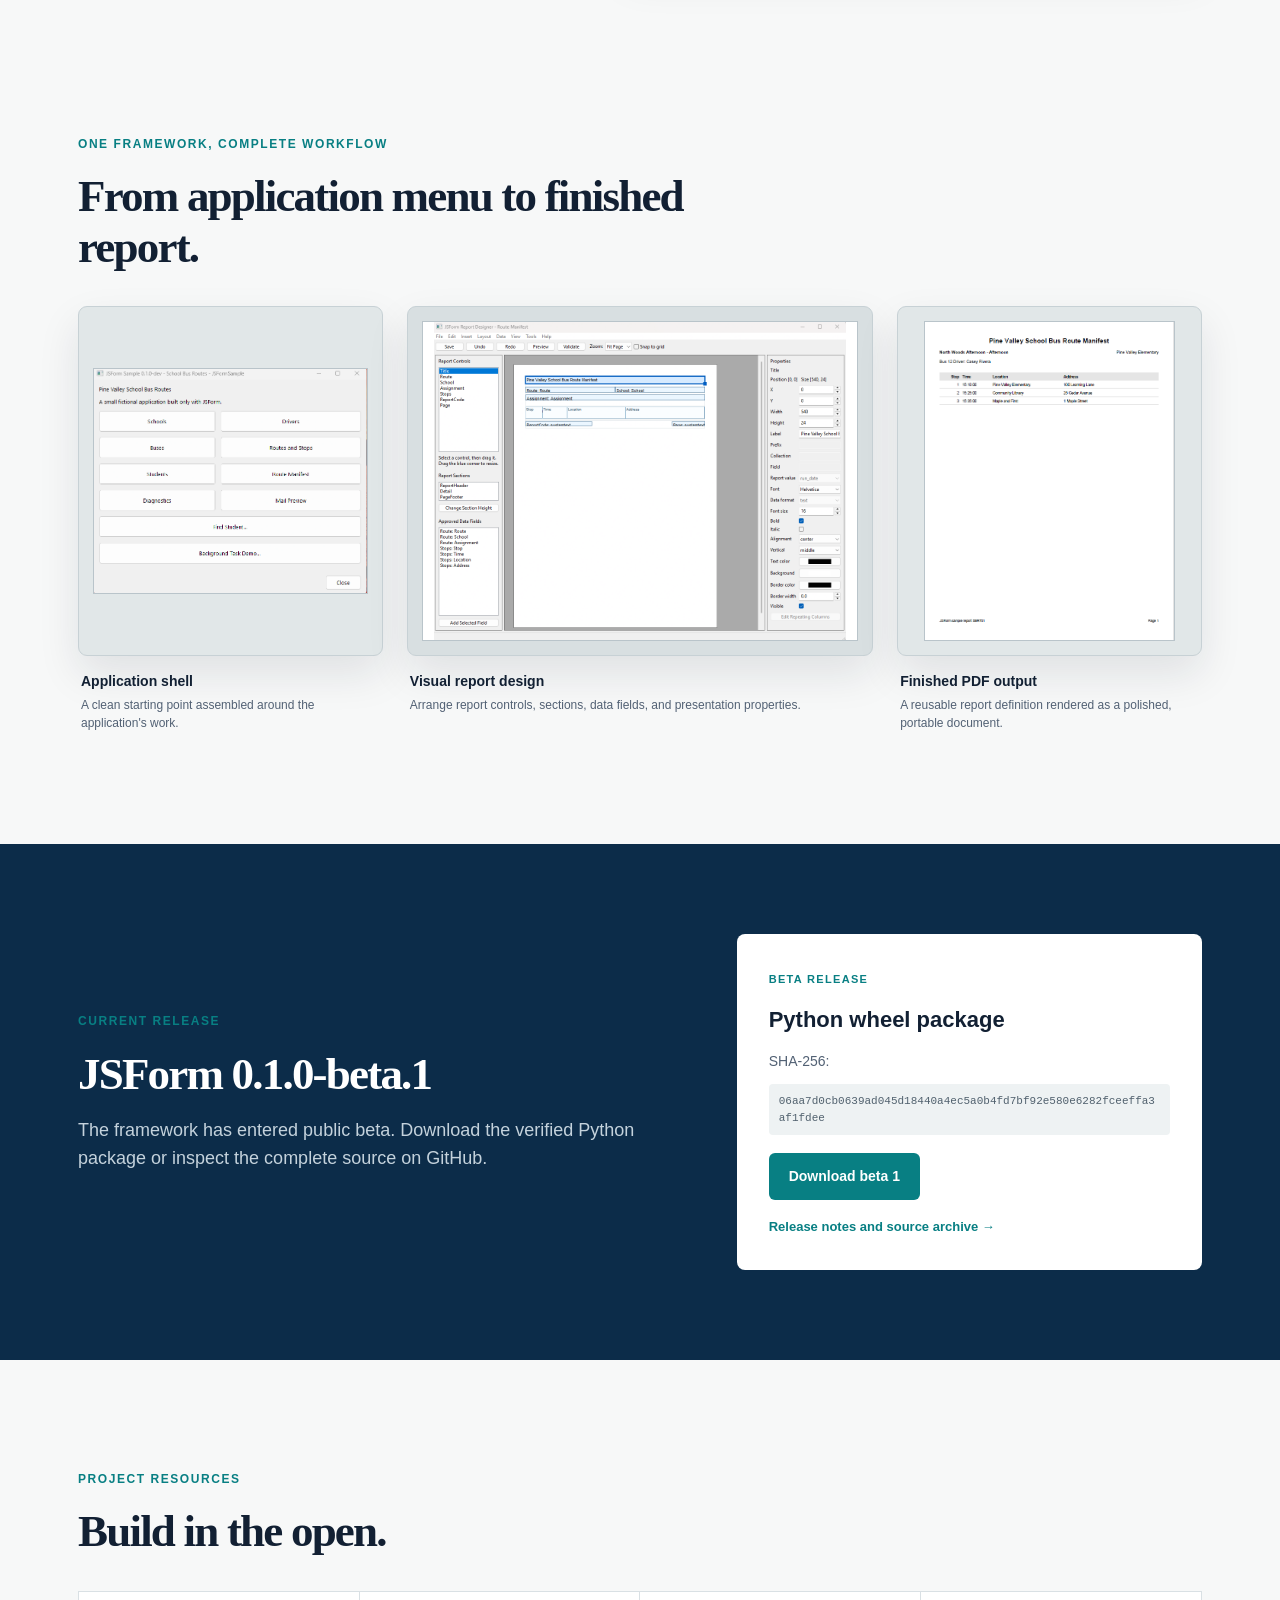
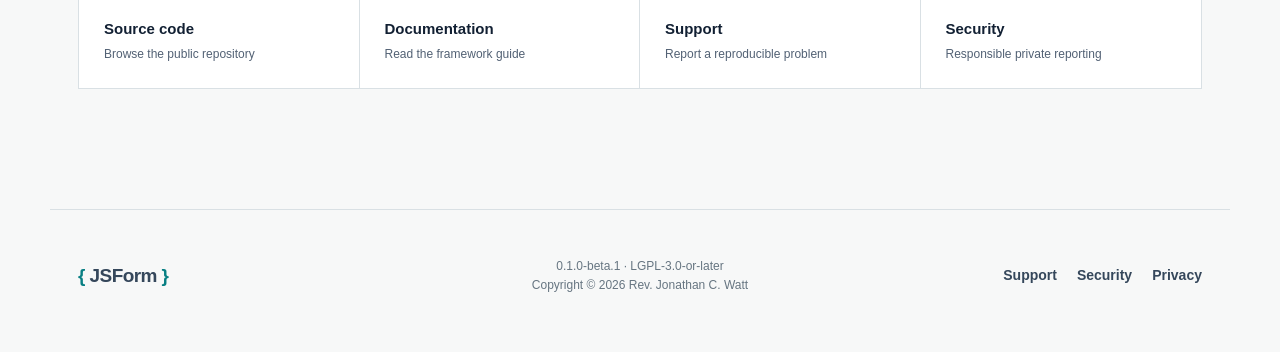
==== commit c846b026: "Add JSForm website banner" ====
--- a/index.html
+++ b/index.html
@@ -12,6 +12,7 @@
   <meta name="twitter:card" content="summary_large_image">
   <title>JSForm — Desktop applications defined with JSON</title>
   <link rel="icon" href="assets/favicon.ico" sizes="any"><link rel="icon" type="image/png" sizes="192x192" href="assets/favicon-192.png"><link rel="apple-touch-icon" href="assets/apple-touch-icon.png"><link rel="stylesheet" href="styles.css">
+  <link rel="stylesheet" href="banner.css">
 </head>
 <body>
   <header class="site-header">
@@ -26,6 +27,10 @@
   </header>
 
   <main id="top">
+    <div class="site-banner section-shell">
+      <img src="assets/jsform-banner.png" alt="JSForm — Desktop applications defined with JSON.">
+    </div>
+
     <section class="hero section-shell">
       <div class="hero-copy">
         <p class="eyebrow"><span class="status-dot"></span> Open-source beta · 0.1.0-beta.1</p>
--- a/banner.css
+++ b/banner.css
@@ -0,0 +1,12 @@
+.site-banner {
+  padding-top: 28px;
+}
+
+.site-banner img {
+  display: block;
+  width: 100%;
+  height: auto;
+  border: 1px solid var(--line);
+  border-radius: 10px;
+  box-shadow: 0 18px 42px rgba(18, 32, 51, 0.1);
+}
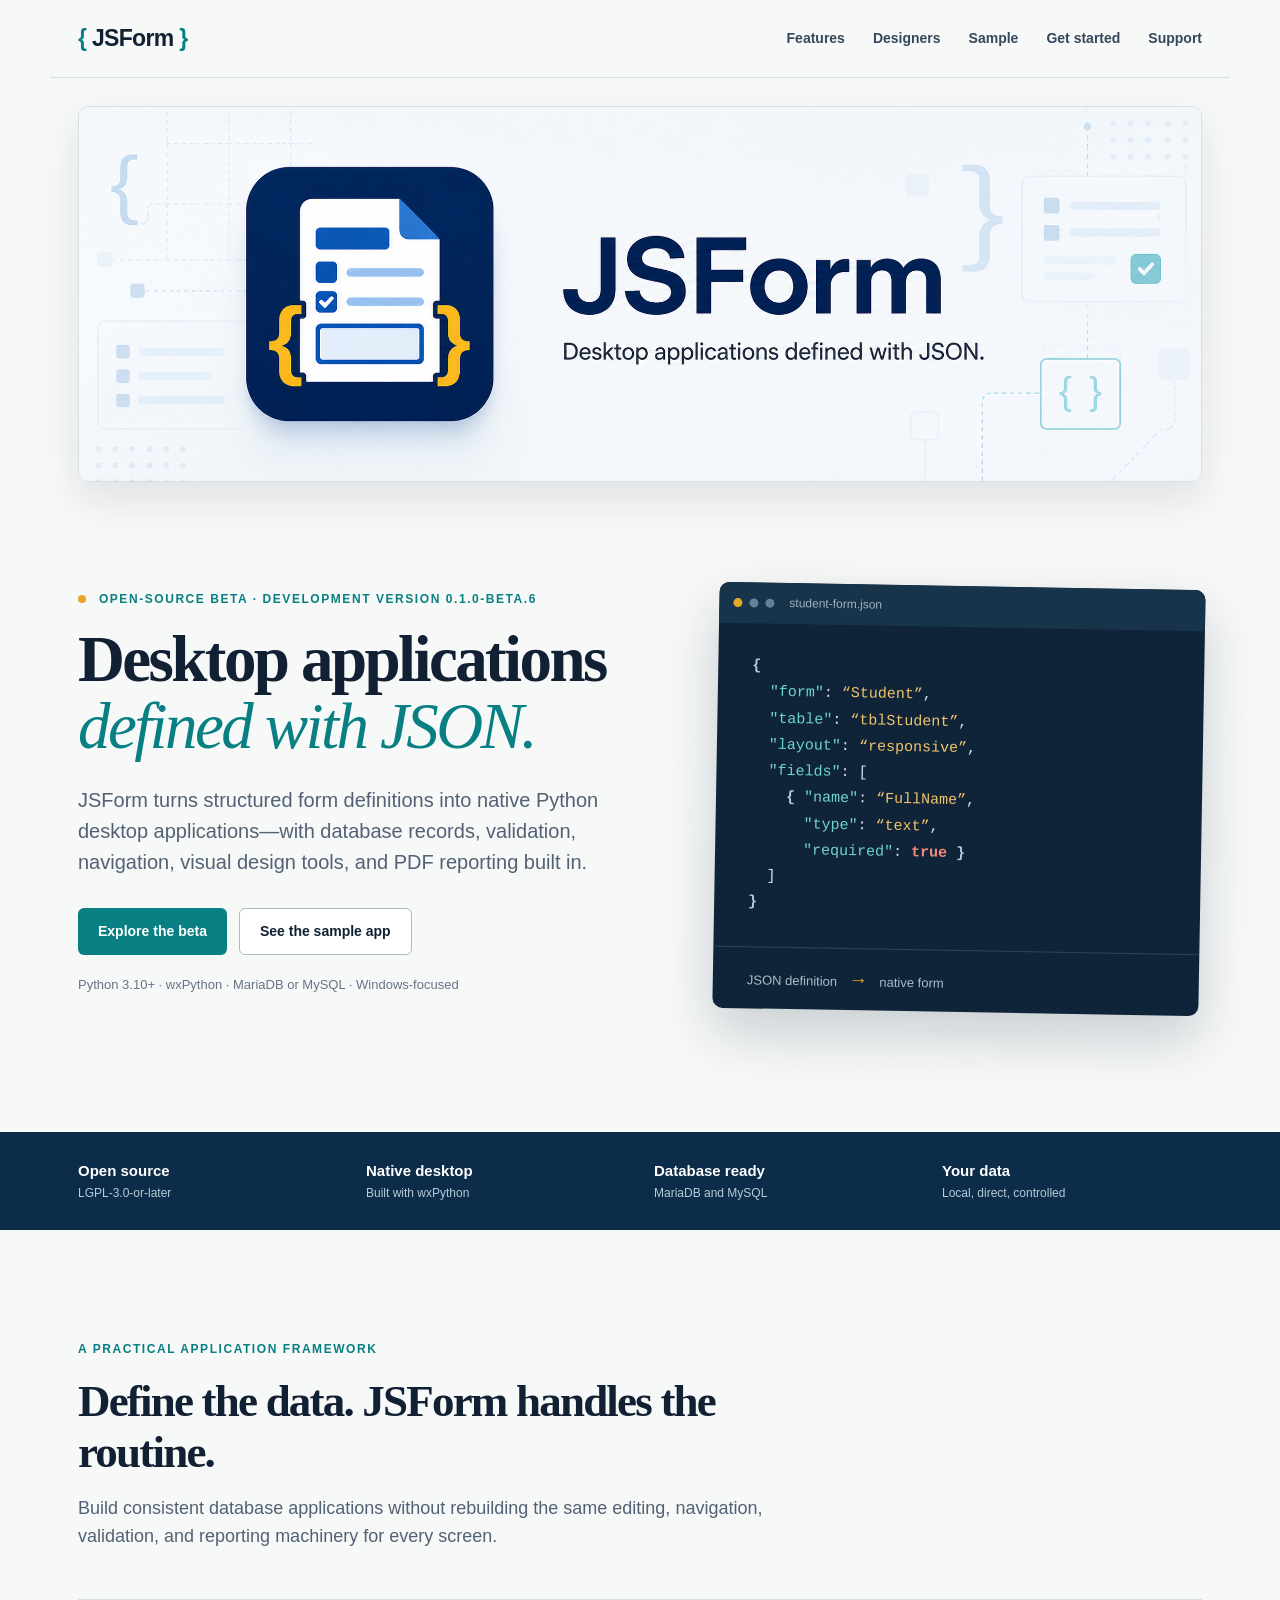
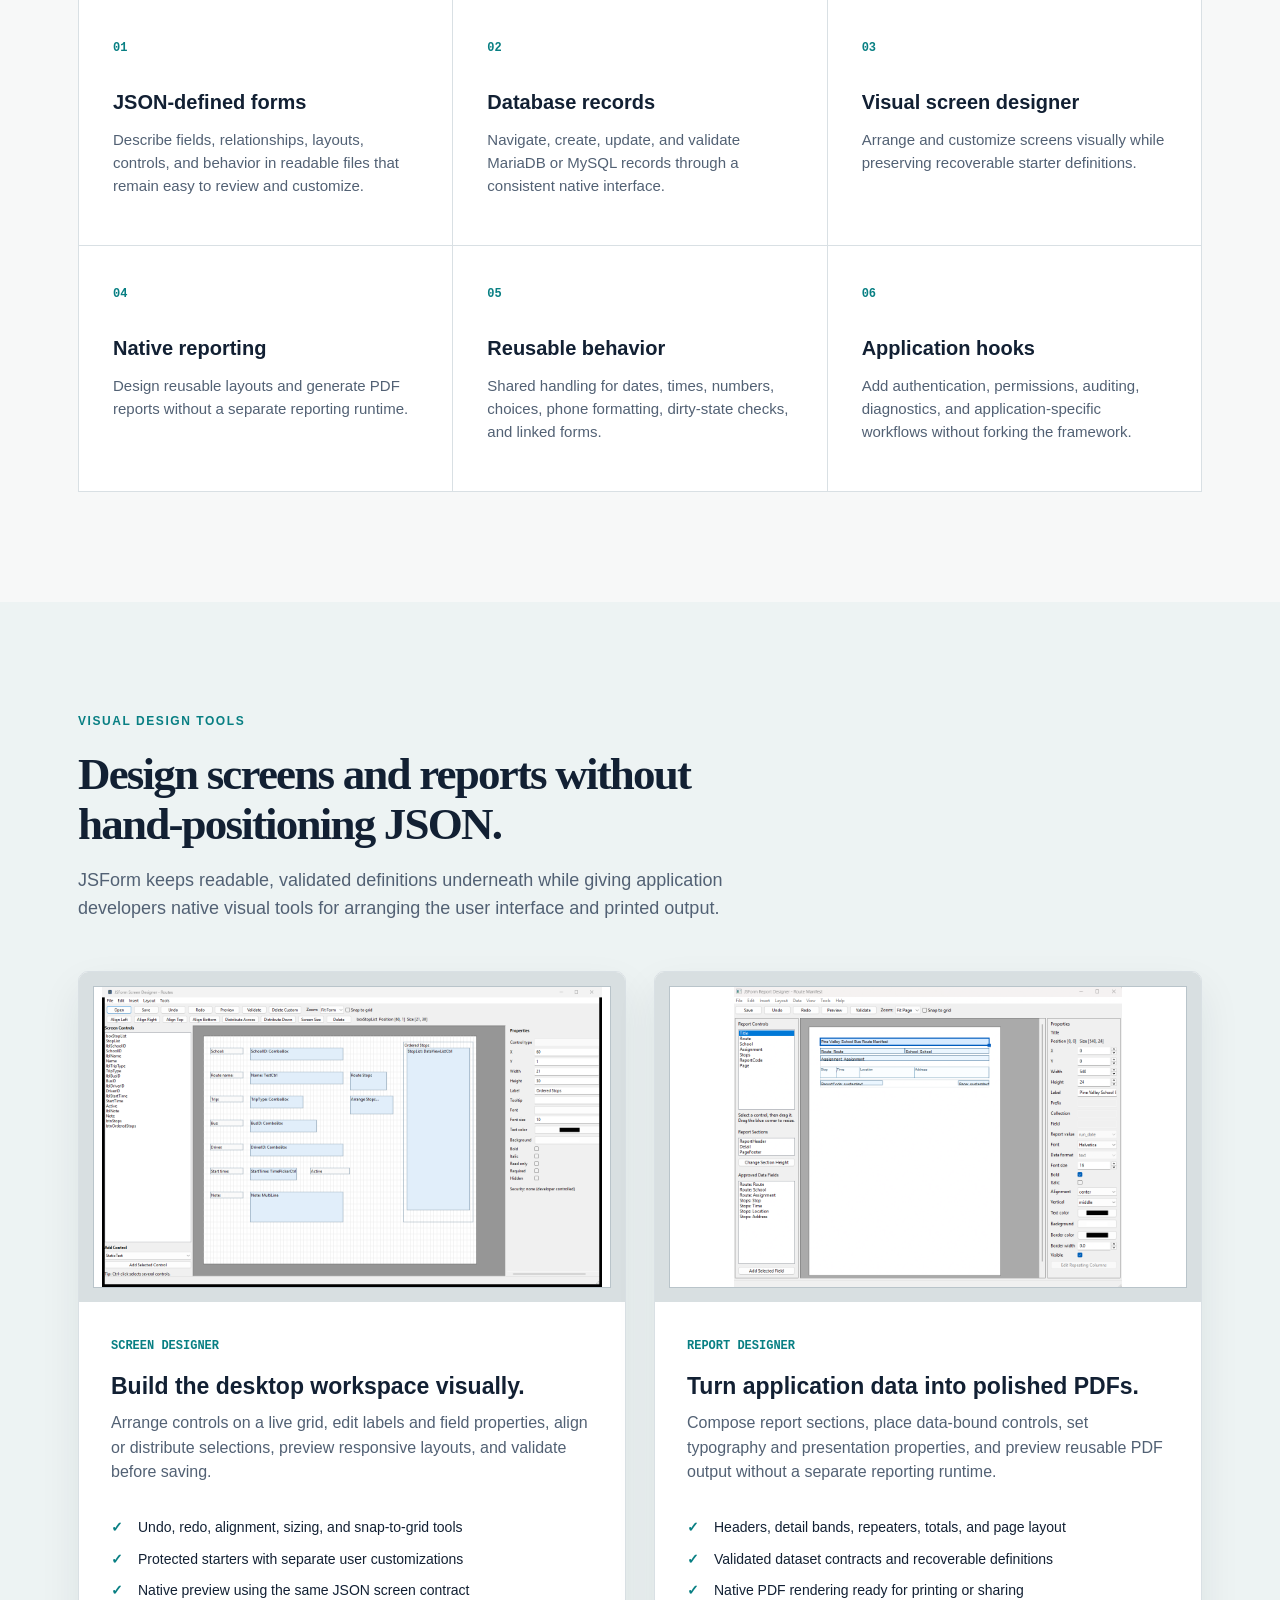
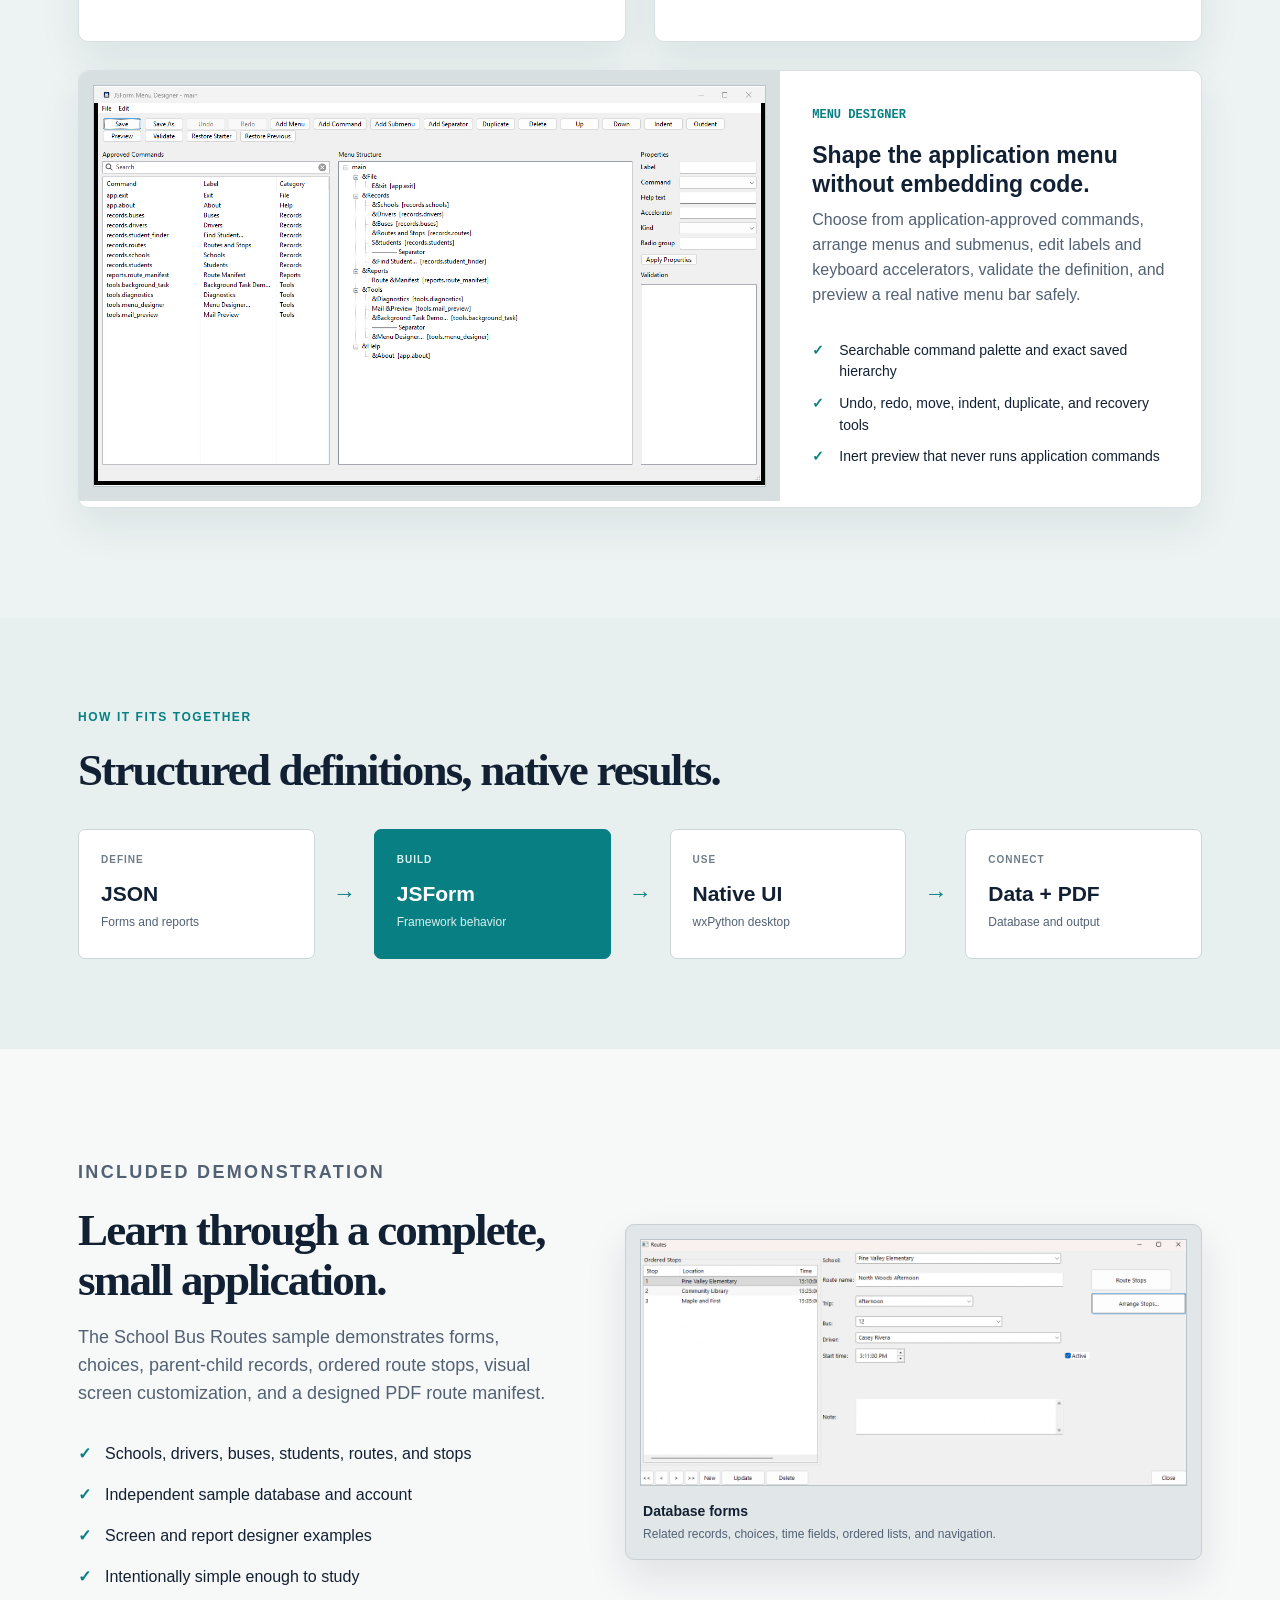
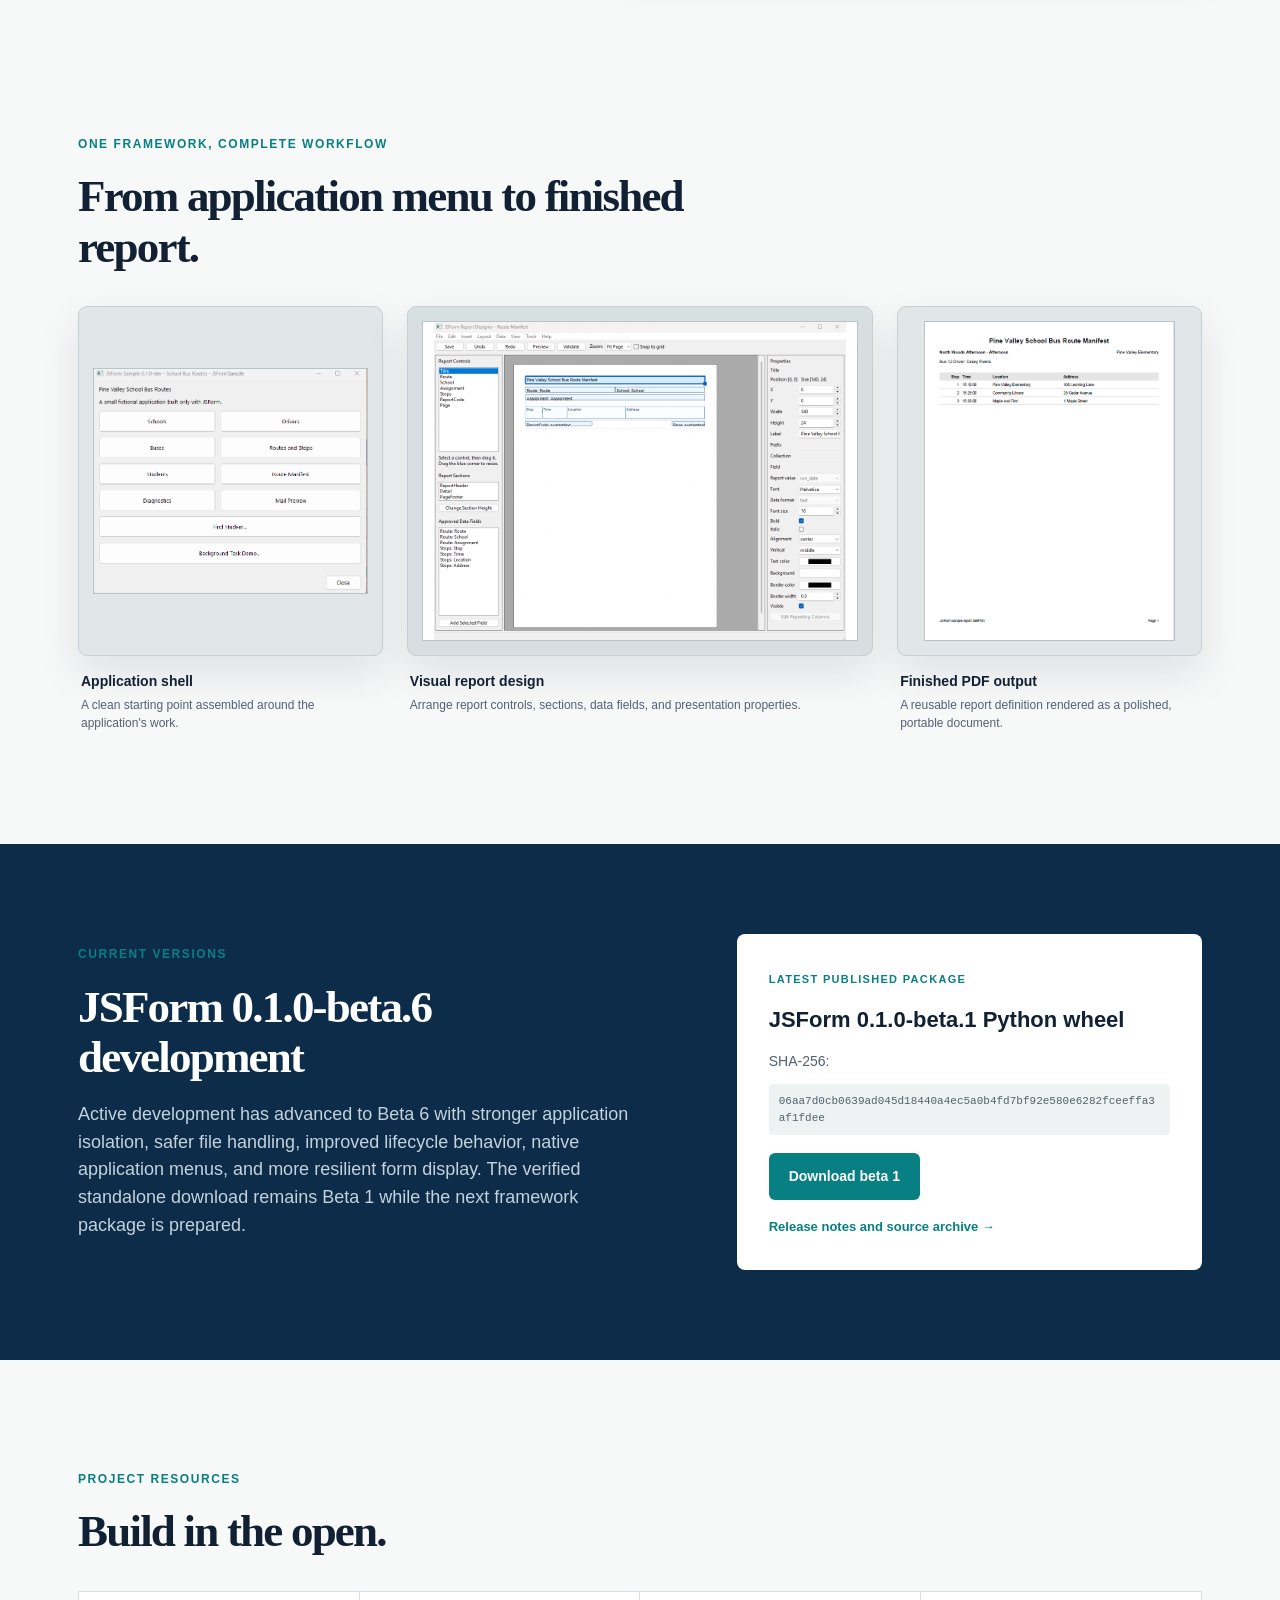
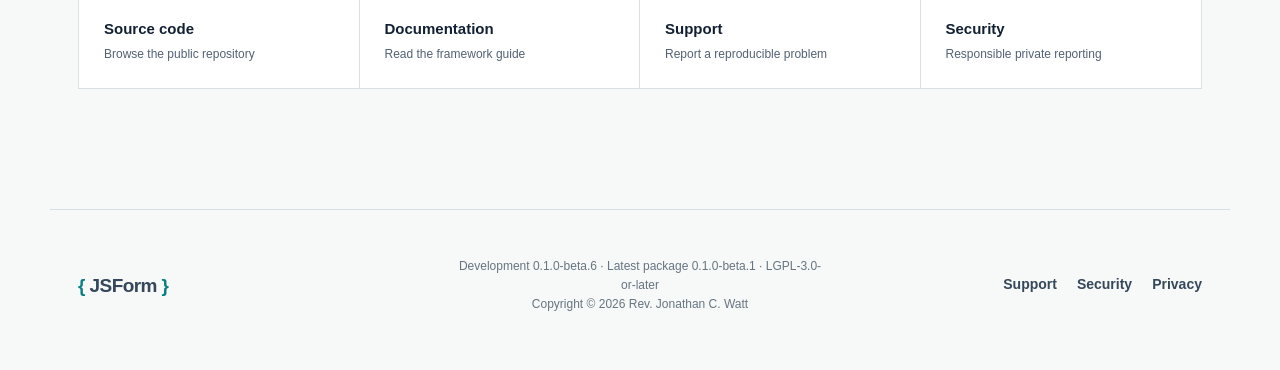
==== commit 2bd40a37: "Update site for JSForm beta 6 development" ====
--- a/index.html
+++ b/index.html
@@ -33,7 +33,7 @@
 
     <section class="hero section-shell">
       <div class="hero-copy">
-        <p class="eyebrow"><span class="status-dot"></span> Open-source beta · 0.1.0-beta.1</p>
+        <p class="eyebrow"><span class="status-dot"></span> Open-source beta · Development version 0.1.0-beta.6</p>
         <h1>Desktop applications<br><em>defined with JSON.</em></h1>
         <p class="lede">JSForm turns structured form definitions into native Python desktop applications—with database records, validation, navigation, visual design tools, and PDF reporting built in.</p>
         <div class="hero-actions">
@@ -192,13 +192,13 @@
     <section class="beta-section" id="getting-started">
       <div class="section-shell beta-inner">
         <div>
-          <p class="eyebrow">Current release</p>
-          <h2>JSForm 0.1.0-beta.1</h2>
-          <p>The framework has entered public beta. Download the verified Python package or inspect the complete source on GitHub.</p>
+          <p class="eyebrow">Current versions</p>
+          <h2>JSForm 0.1.0-beta.6 development</h2>
+          <p>Active development has advanced to Beta 6 with stronger application isolation, safer file handling, improved lifecycle behavior, native application menus, and more resilient form display. The verified standalone download remains Beta 1 while the next framework package is prepared.</p>
         </div>
         <div class="release-card">
-          <span class="release-label">Beta release</span>
-          <strong>Python wheel package</strong>
+          <span class="release-label">Latest published package</span>
+          <strong>JSForm 0.1.0-beta.1 Python wheel</strong>
           <p>SHA-256: <code>06aa7d0cb0639ad045d18440a4ec5a0b4fd7bf92e580e6282fceeffa3af1fdee</code></p>
           <a class="button primary" href="https://github.com/jwattswhat/JSForm/releases/download/v0.1.0-beta.1/jsform_desktop-0.1.0b1-py3-none-any.whl">Download beta 1</a>
           <a class="release-notes" href="https://github.com/jwattswhat/JSForm/releases/tag/v0.1.0-beta.1">Release notes and source archive →</a>
@@ -219,7 +219,7 @@
 
   <footer>
     <a class="brand small" href="#top"><span>{</span> JSForm <span>}</span></a>
-    <p>0.1.0-beta.1 · LGPL-3.0-or-later<br>Copyright © 2026 Rev. Jonathan C. Watt</p>
+    <p>Development 0.1.0-beta.6 · Latest package 0.1.0-beta.1 · LGPL-3.0-or-later<br>Copyright © 2026 Rev. Jonathan C. Watt</p>
     <div><a href="support.html">Support</a><a href="security.html">Security</a><a href="privacy.html">Privacy</a></div>
   </footer>
 </body>
